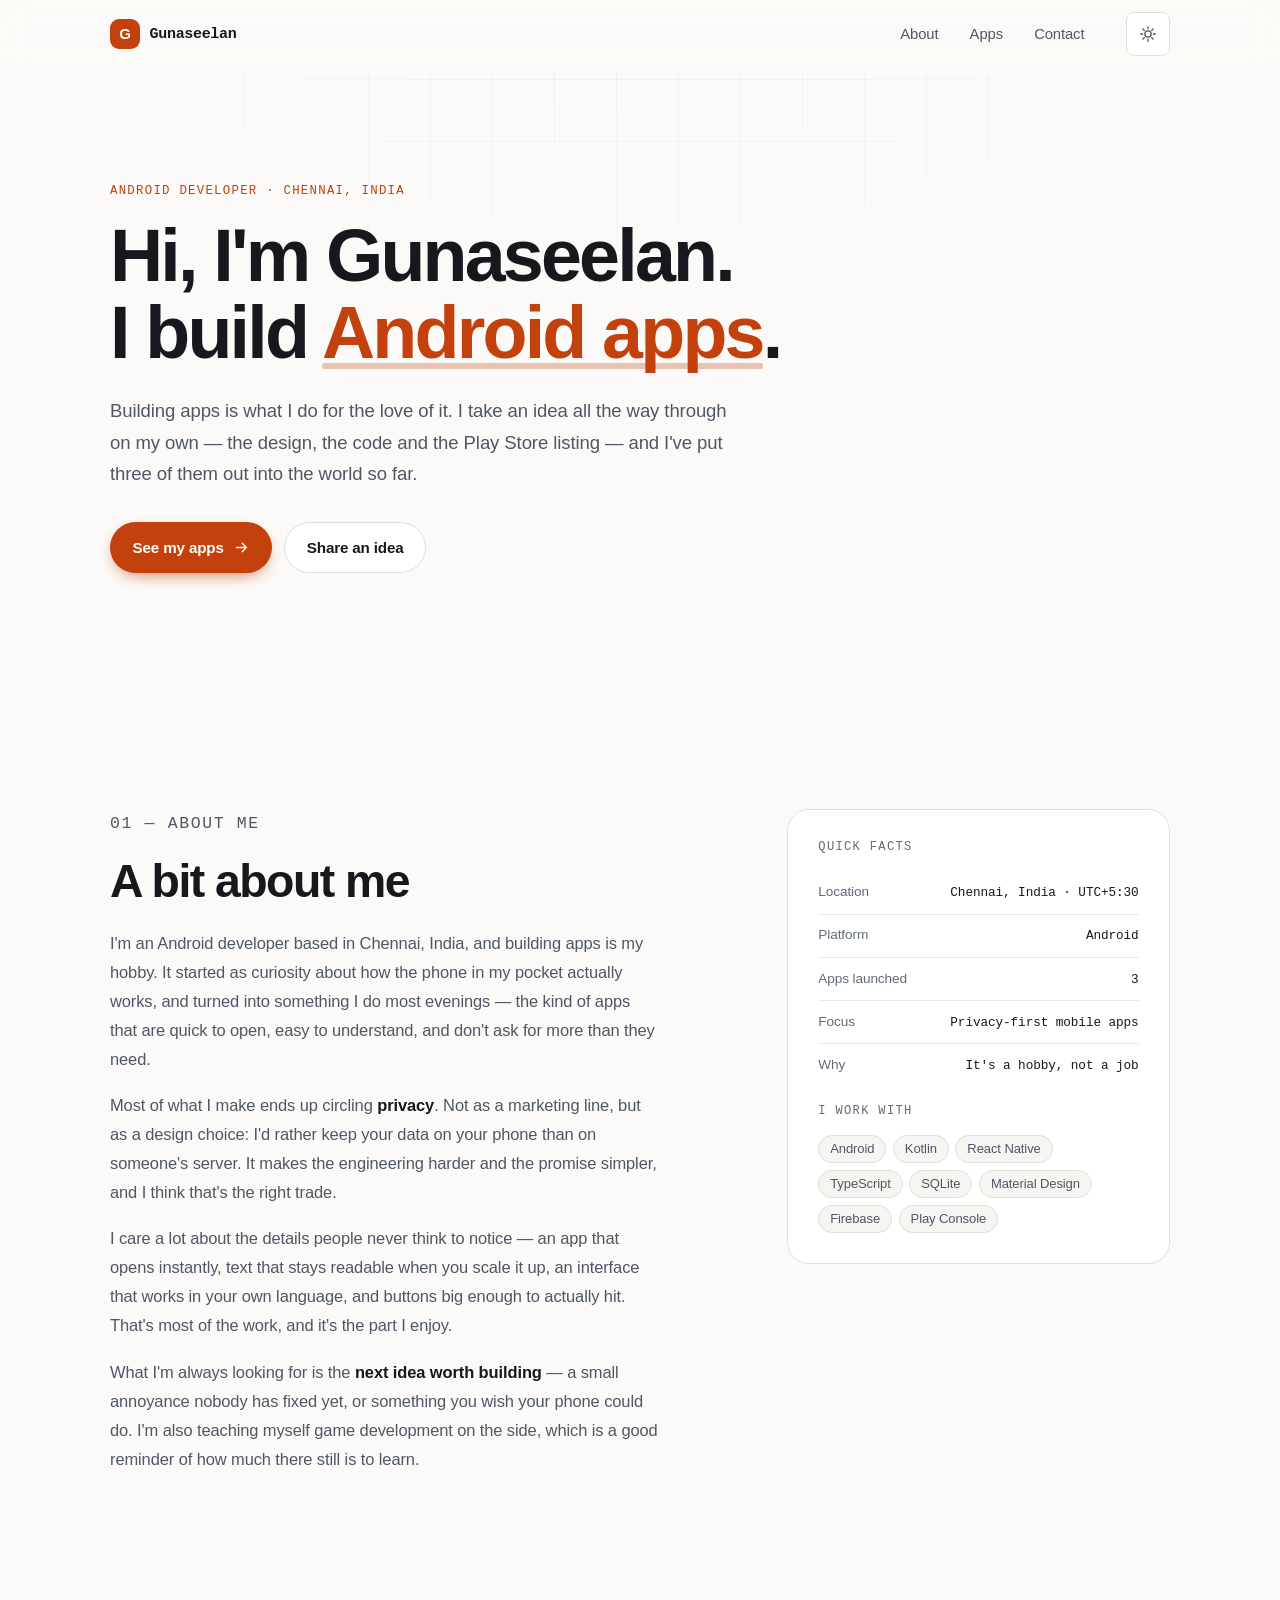
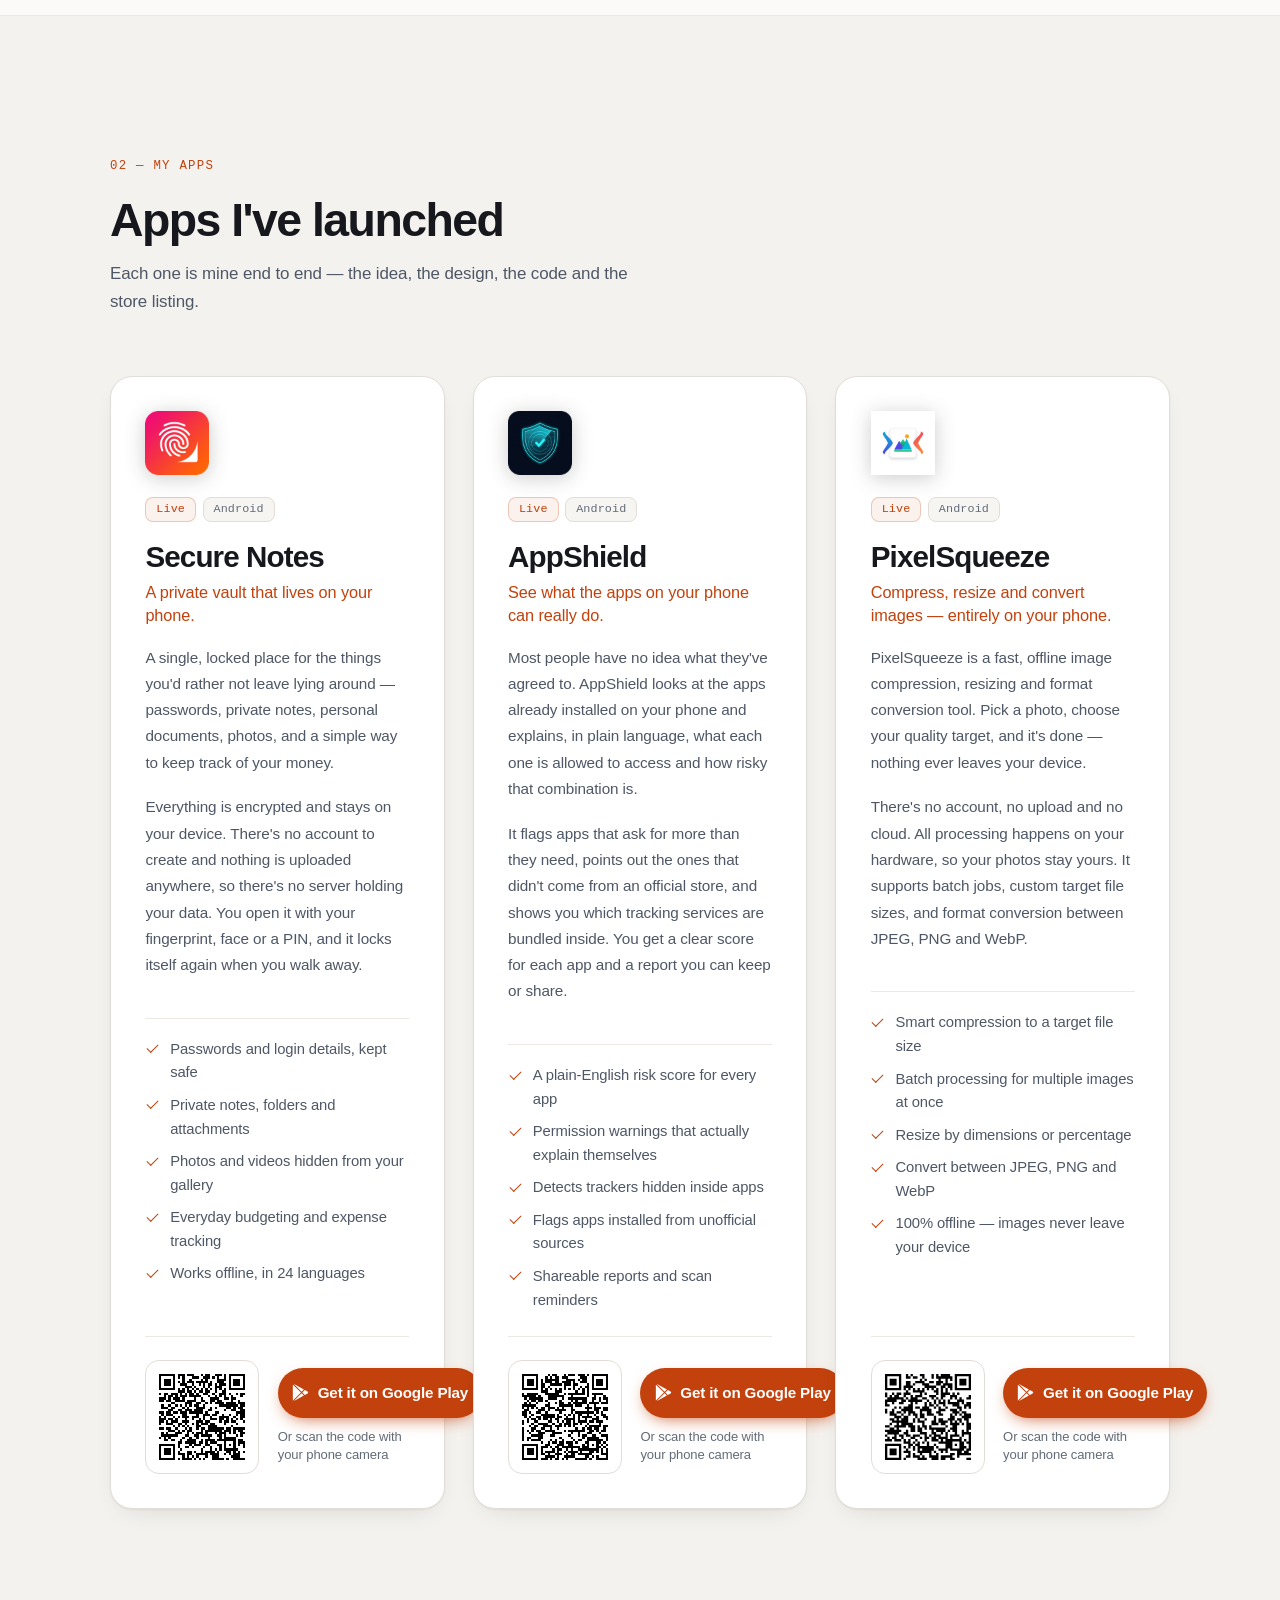
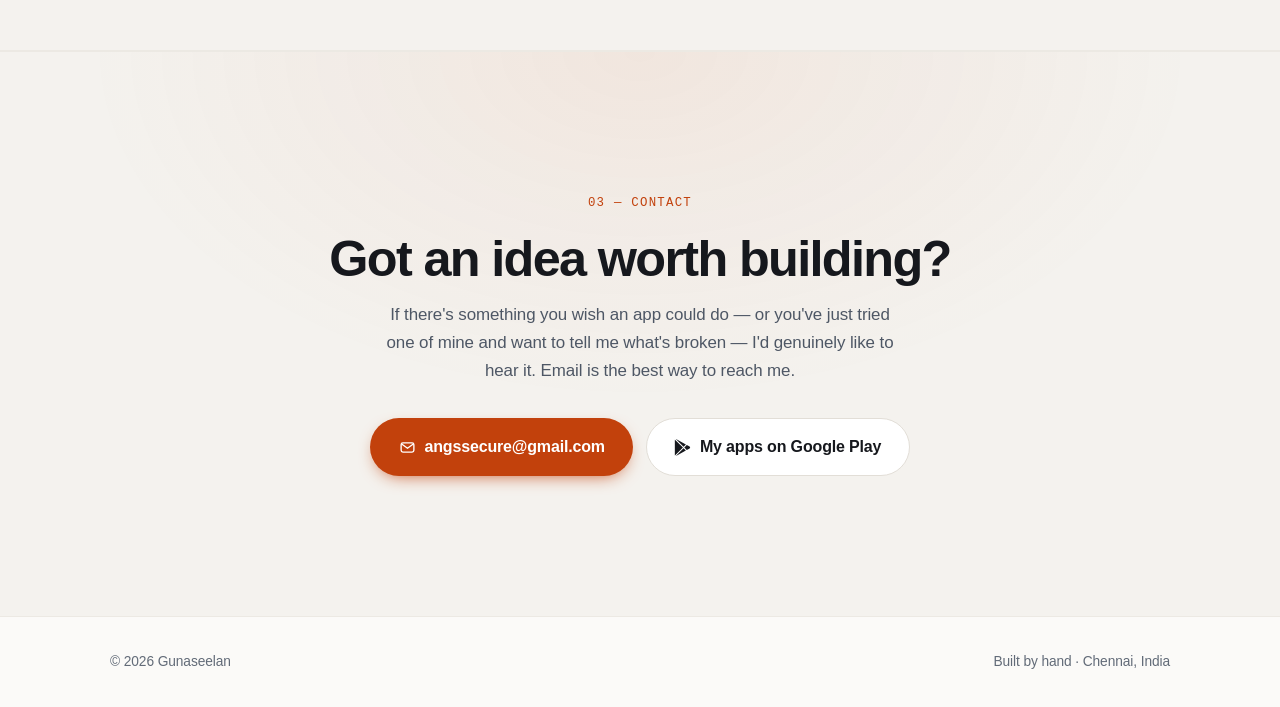
==== index.html @ 7c0c1393 "feat: add PixelSqueeze to project portfolio" ====
<!DOCTYPE html>
<html lang="en" data-theme="dark">
<head>
<meta charset="utf-8">
<meta name="viewport" content="width=device-width, initial-scale=1">
<title>Gunaseelan — Android Developer</title>
<meta name="description" content="Android developer from Chennai, India. I build privacy-first mobile apps — Secure Notes, AppShield and PixelSqueeze.">
<meta name="author" content="Gunaseelan">
<meta name="keywords" content="Android developer, Kotlin, React Native, mobile apps, Chennai">
<meta name="color-scheme" content="dark light">
<meta name="theme-color" content="#0a0c10" media="(prefers-color-scheme: dark)">
<meta name="theme-color" content="#fbfaf8" media="(prefers-color-scheme: light)">

<meta property="og:type" content="website">
<meta property="og:url" content="https://gunaangs.github.io/">
<meta property="og:title" content="Gunaseelan — Android Developer">
<meta property="og:description" content="Android developer from Chennai, India. I build privacy-first mobile apps — Secure Notes, AppShield and PixelSqueeze.">
<meta name="twitter:card" content="summary">

<link rel="canonical" href="https://gunaangs.github.io/">
<link rel="icon" href="data:image/svg+xml,%3Csvg xmlns='http://www.w3.org/2000/svg' viewBox='0 0 32 32'%3E%3Crect width='32' height='32' rx='8' fill='%230a0c10'/%3E%3Cpath d='M20.5 11.5a5.6 5.6 0 1 0 0 9' fill='none' stroke='%23ff7a45' stroke-width='2.6' stroke-linecap='round'/%3E%3C/svg%3E">
<link rel="stylesheet" href="styles.css">

<!-- Resolve the theme before first paint so light-mode users get no dark flash. -->
<script>
(function () {
  try {
    var saved = localStorage.getItem("theme");
    var system = window.matchMedia("(prefers-color-scheme: light)").matches
      ? "light" : "dark";
    document.documentElement.setAttribute("data-theme", saved || system);
  } catch (e) { /* storage blocked — the markup default stands */ }
})();
</script>
</head>
<body>

<a class="skip-link" href="#main">Skip to content</a>

<header class="nav" id="nav">
  <div class="shell nav__inner">
    <a class="mark" href="#top" aria-label="Gunaseelan — home">
      <span class="mark__glyph" aria-hidden="true">G</span>
      <span class="mark__text">Gunaseelan</span>
    </a>

    <nav class="nav__links" aria-label="Sections">
      <a href="#about">About</a>
      <a href="#apps">Apps</a>
      <a href="#contact">Contact</a>
    </nav>

    <button class="theme-toggle" id="themeToggle" type="button"
            aria-label="Switch to light theme" title="Toggle theme">
      <svg class="theme-toggle__icon theme-toggle__icon--moon" viewBox="0 0 24 24" aria-hidden="true">
        <path d="M20 14.2A8.2 8.2 0 0 1 9.8 4 8.4 8.4 0 1 0 20 14.2Z"/>
      </svg>
      <svg class="theme-toggle__icon theme-toggle__icon--sun" viewBox="0 0 24 24" aria-hidden="true">
        <circle cx="12" cy="12" r="4.2"/>
        <path d="M12 2.4v2.6M12 19v2.6M2.4 12H5M19 12h2.6M5.2 5.2 7 7M17 17l1.8 1.8M18.8 5.2 17 7M7 17l-1.8 1.8"/>
      </svg>
    </button>
  </div>
</header>

<main id="main">

  <!-- ───────────────────────── Hero ───────────────────────── -->
  <section class="hero" id="top">
    <div class="hero__grid" aria-hidden="true"></div>
    <div class="shell hero__inner">
      <p class="eyebrow reveal">Android Developer · Chennai, India</p>

      <h1 class="hero__title reveal" style="--d:60ms">
        Hi, I'm Gunaseelan.<br>
        I build <em>Android apps</em>.
      </h1>

      <p class="hero__lede reveal" style="--d:120ms">
        Building apps is what I do for the love of it. I take an idea all the
        way through on my own — the design, the code and the Play Store listing
        — and I've put three of them out into the world so far.
      </p>

      <div class="hero__actions reveal" style="--d:180ms">
        <a class="btn btn--primary" href="#apps">
          See my apps
          <svg viewBox="0 0 24 24" aria-hidden="true"><path d="M5 12h13M13 6l6 6-6 6"/></svg>
        </a>
        <a class="btn btn--ghost" href="#contact">
          Share an idea
        </a>
      </div>
    </div>
  </section>

  <!-- ───────────────────────── About ───────────────────────── -->
  <section class="section" id="about">
    <div class="shell about">
      <div class="about__text reveal">
        <p class="eyebrow">01 — About me</p>
        <h2 class="section__title">A bit about me</h2>

        <p>
          I'm an Android developer based in Chennai, India, and building apps is
          my hobby. It started as curiosity about how the phone in my pocket
          actually works, and turned into something I do most evenings — the
          kind of apps that are quick to open, easy to understand, and don't ask
          for more than they need.
        </p>

        <p>
          Most of what I make ends up circling <strong>privacy</strong>. Not as a
          marketing line, but as a design choice: I'd rather keep your data on
          your phone than on someone's server. It makes the engineering harder
          and the promise simpler, and I think that's the right trade.
        </p>

        <p>
          I care a lot about the details people never think to notice — an app
          that opens instantly, text that stays readable when you scale it up,
          an interface that works in your own language, and buttons big enough
          to actually hit. That's most of the work, and it's the part I enjoy.
        </p>

        <p>
          What I'm always looking for is the <strong>next idea worth
          building</strong> — a small annoyance nobody has fixed yet, or
          something you wish your phone could do. I'm also teaching myself game
          development on the side, which is a good reminder of how much there
          still is to learn.
        </p>
      </div>

      <aside class="about__facts reveal" style="--d:80ms" aria-label="Quick facts">
        <h3 class="side__title">Quick facts</h3>
        <dl class="spec">
          <div><dt>Location</dt><dd>Chennai, India · UTC+5:30</dd></div>
          <div><dt>Platform</dt><dd>Android</dd></div>
          <div><dt>Apps launched</dt><dd>3</dd></div>
          <div><dt>Focus</dt><dd>Privacy-first mobile apps</dd></div>
          <div><dt>Why</dt><dd>It's a hobby, not a job</dd></div>
        </dl>

        <h3 class="side__title side__title--spaced">I work with</h3>
        <ul class="taglist">
          <li>Android</li>
          <li>Kotlin</li>
          <li>React Native</li>
          <li>TypeScript</li>
          <li>SQLite</li>
          <li>Material Design</li>
          <li>Firebase</li>
          <li>Play Console</li>
        </ul>
      </aside>
    </div>
  </section>

  <!-- ───────────────────────── Apps ───────────────────────── -->
  <section class="section section--alt" id="apps">
    <div class="shell">
      <header class="section__head reveal">
        <p class="eyebrow">02 — My apps</p>
        <h2 class="section__title">Apps I've launched</h2>
        <p class="section__lede">
          Each one is mine end to end — the idea, the design, the code and the
          store listing.
        </p>
      </header>

      <div class="app-grid">

        <article class="appcard reveal">
          <img class="appcard__icon" src="icon-securenotes.png"
               width="64" height="64" alt="Secure Notes app icon">

          <div class="appcard__body">
            <div class="project__meta">
              <span class="chip chip--accent">Live</span>
              <span class="chip">Android</span>
            </div>

            <h3 class="project__title">Secure Notes</h3>
            <p class="project__tag">A private vault that lives on your phone.</p>

            <p class="project__desc">
              A single, locked place for the things you'd rather not leave lying
              around — passwords, private notes, personal documents, photos, and
              a simple way to keep track of your money.
            </p>

            <p class="project__desc">
              Everything is encrypted and stays on your device. There's no
              account to create and nothing is uploaded anywhere, so there's no
              server holding your data. You open it with your fingerprint, face
              or a PIN, and it locks itself again when you walk away.
            </p>

            <ul class="applist">
              <li>Passwords and login details, kept safe</li>
              <li>Private notes, folders and attachments</li>
              <li>Photos and videos hidden from your gallery</li>
              <li>Everyday budgeting and expense tracking</li>
              <li>Works offline, in 24 languages</li>
            </ul>

            <div class="getapp">
              <a class="getapp__qr"
                 href="https://play.google.com/store/apps/details?id=com.angs.securenotes"
                 target="_blank" rel="noopener noreferrer" tabindex="-1" aria-hidden="true">
                <img src="qr-securenotes.svg" width="112" height="112" loading="lazy"
                     alt="QR code linking to Secure Notes on Google Play">
              </a>

              <div class="getapp__cta">
                <a class="btn btn--play"
                   href="https://play.google.com/store/apps/details?id=com.angs.securenotes"
                   target="_blank" rel="noopener noreferrer">
                  <svg viewBox="0 0 24 24" aria-hidden="true" class="btn__brand">
                    <path d="M22.018 13.298l-3.919 2.218-3.515-3.493 3.543-3.521 3.891 2.202a1.49 1.49 0 0 1 0 2.594zM1.337.924a1.486 1.486 0 0 0-.155.667v21.017c0 .246.056.478.155.667l11.28-11.181L1.337.924zm12.207 10.065l3.258-3.238L3.45.195a1.466 1.466 0 0 0-.87-.195l10.964 10.989zm0 2.067L2.581 24c.294.02.594-.06.869-.196l13.352-7.556-3.258-3.192z"/>
                  </svg>
                  Get it on Google Play
                </a>
                <p class="getapp__hint">Or scan the code with your phone camera</p>
              </div>
            </div>
          </div>
        </article>

        <article class="appcard reveal" style="--d:80ms">
          <img class="appcard__icon" src="icon-appshield.png"
               width="64" height="64" alt="AppShield app icon">

          <div class="appcard__body">
            <div class="project__meta">
              <span class="chip chip--accent">Live</span>
              <span class="chip">Android</span>
            </div>

            <h3 class="project__title">AppShield</h3>
            <p class="project__tag">See what the apps on your phone can really do.</p>

            <p class="project__desc">
              Most people have no idea what they've agreed to. AppShield looks
              at the apps already installed on your phone and explains, in plain
              language, what each one is allowed to access and how risky that
              combination is.
            </p>

            <p class="project__desc">
              It flags apps that ask for more than they need, points out the ones
              that didn't come from an official store, and shows you which
              tracking services are bundled inside. You get a clear score for
              each app and a report you can keep or share.
            </p>

            <ul class="applist">
              <li>A plain-English risk score for every app</li>
              <li>Permission warnings that actually explain themselves</li>
              <li>Detects trackers hidden inside apps</li>
              <li>Flags apps installed from unofficial sources</li>
              <li>Shareable reports and scan reminders</li>
            </ul>

            <div class="getapp">
              <a class="getapp__qr"
                 href="https://play.google.com/store/apps/details?id=com.angs.appshield"
                 target="_blank" rel="noopener noreferrer" tabindex="-1" aria-hidden="true">
                <img src="qr-appshield.svg" width="112" height="112" loading="lazy"
                     alt="QR code linking to AppShield on Google Play">
              </a>

              <div class="getapp__cta">
                <a class="btn btn--play"
                   href="https://play.google.com/store/apps/details?id=com.angs.appshield"
                   target="_blank" rel="noopener noreferrer">
                  <svg viewBox="0 0 24 24" aria-hidden="true" class="btn__brand">
                    <path d="M22.018 13.298l-3.919 2.218-3.515-3.493 3.543-3.521 3.891 2.202a1.49 1.49 0 0 1 0 2.594zM1.337.924a1.486 1.486 0 0 0-.155.667v21.017c0 .246.056.478.155.667l11.28-11.181L1.337.924zm12.207 10.065l3.258-3.238L3.45.195a1.466 1.466 0 0 0-.87-.195l10.964 10.989zm0 2.067L2.581 24c.294.02.594-.06.869-.196l13.352-7.556-3.258-3.192z"/>
                  </svg>
                  Get it on Google Play
                </a>
                <p class="getapp__hint">Or scan the code with your phone camera</p>
              </div>
            </div>
          </div>
        </article>

        <article class="appcard reveal" style="--d:160ms">
          <img class="appcard__icon" src="icon-pixelsqueeze.png"
               width="64" height="64" alt="PixelSqueeze app icon">

          <div class="appcard__body">
            <div class="project__meta">
              <span class="chip chip--accent">Live</span>
              <span class="chip">Android</span>
            </div>

            <h3 class="project__title">PixelSqueeze</h3>
            <p class="project__tag">Compress, resize and convert images — entirely on your phone.</p>

            <p class="project__desc">
              PixelSqueeze is a fast, offline image compression, resizing and
              format conversion tool. Pick a photo, choose your quality target,
              and it's done — nothing ever leaves your device.
            </p>

            <p class="project__desc">
              There's no account, no upload and no cloud. All processing
              happens on your hardware, so your photos stay yours. It supports
              batch jobs, custom target file sizes, and format conversion
              between JPEG, PNG and WebP.
            </p>

            <ul class="applist">
              <li>Smart compression to a target file size</li>
              <li>Batch processing for multiple images at once</li>
              <li>Resize by dimensions or percentage</li>
              <li>Convert between JPEG, PNG and WebP</li>
              <li>100% offline — images never leave your device</li>
            </ul>

            <div class="getapp">
              <a class="getapp__qr"
                 href="https://play.google.com/store/apps/details?id=com.angs.pixelsqueeze"
                 target="_blank" rel="noopener noreferrer" tabindex="-1" aria-hidden="true">
                <img src="qr-pixelsqueeze.svg" width="112" height="112" loading="lazy"
                     alt="QR code linking to PixelSqueeze on Google Play">
              </a>

              <div class="getapp__cta">
                <a class="btn btn--play"
                   href="https://play.google.com/store/apps/details?id=com.angs.pixelsqueeze"
                   target="_blank" rel="noopener noreferrer">
                  <svg viewBox="0 0 24 24" aria-hidden="true" class="btn__brand">
                    <path d="M22.018 13.298l-3.919 2.218-3.515-3.493 3.543-3.521 3.891 2.202a1.49 1.49 0 0 1 0 2.594zM1.337.924a1.486 1.486 0 0 0-.155.667v21.017c0 .246.056.478.155.667l11.28-11.181L1.337.924zm12.207 10.065l3.258-3.238L3.45.195a1.466 1.466 0 0 0-.87-.195l10.964 10.989zm0 2.067L2.581 24c.294.02.594-.06.869-.196l13.352-7.556-3.258-3.192z"/>
                  </svg>
                  Get it on Google Play
                </a>
                <p class="getapp__hint">Or scan the code with your phone camera</p>
              </div>
            </div>
          </div>
        </article>

      </div>

    </div>
  </section>

  <!-- ───────────────────────── Contact ───────────────────────── -->
  <section class="section section--contact" id="contact">
    <div class="shell contact">
      <div class="reveal">
        <p class="eyebrow">03 — Contact</p>
        <h2 class="section__title contact__title">
          Got an idea worth building?
        </h2>
        <p class="section__lede contact__lede">
          If there's something you wish an app could do — or you've just tried
          one of mine and want to tell me what's broken — I'd genuinely like to
          hear it. Email is the best way to reach me.
        </p>
      </div>

      <div class="contact__actions reveal" style="--d:80ms">
        <a class="btn btn--primary btn--lg" href="mailto:angssecure@gmail.com">
          <svg viewBox="0 0 24 24" aria-hidden="true"><rect x="3" y="5.5" width="18" height="13" rx="2.5"/><path d="m3.8 7 8.2 6 8.2-6"/></svg>
          angssecure@gmail.com
        </a>
        <a class="btn btn--ghost btn--lg" href="#apps">
          <svg viewBox="0 0 24 24" aria-hidden="true" class="btn__brand">
            <path d="M22.018 13.298l-3.919 2.218-3.515-3.493 3.543-3.521 3.891 2.202a1.49 1.49 0 0 1 0 2.594zM1.337.924a1.486 1.486 0 0 0-.155.667v21.017c0 .246.056.478.155.667l11.28-11.181L1.337.924zm12.207 10.065l3.258-3.238L3.45.195a1.466 1.466 0 0 0-.87-.195l10.964 10.989zm0 2.067L2.581 24c.294.02.594-.06.869-.196l13.352-7.556-3.258-3.192z"/>
          </svg>
          My apps on Google Play
        </a>
      </div>
    </div>
  </section>

</main>

<footer class="footer">
  <div class="shell footer__inner">
    <p class="footer__copy">© <span id="year">2026</span> Gunaseelan</p>
    <p class="footer__meta">Built by hand · Chennai, India</p>
  </div>
</footer>

<script src="script.js" defer></script>
</body>
</html>
---- styles.css ----
/* ============================================================
   gunaangs.github.io — hand-written, no framework
   Palette: near-black canvas, warm signal accent.
   ============================================================ */

/* ---------- Tokens ---------- */

:root {
  /* Type */
  --font-sans: -apple-system, BlinkMacSystemFont, "Segoe UI", "Inter",
               "Helvetica Neue", Arial, sans-serif;
  --font-mono: ui-monospace, "SF Mono", "JetBrains Mono", "Fira Code",
               "Roboto Mono", Menlo, Consolas, monospace;

  /* Rhythm */
  --shell: 1140px;
  --gap: clamp(1rem, 2.4vw, 1.75rem);
  --section-y: clamp(4.5rem, 11vw, 9rem);

  /* Shape */
  --r-sm: 8px;
  --r-md: 14px;
  --r-lg: 22px;
  --r-full: 999px;

  --ease: cubic-bezier(0.2, 0.7, 0.25, 1);
}

/* Dark (default) */
:root,
:root[data-theme="dark"] {
  --bg:          #0a0c10;
  --bg-alt:      #0e1116;
  --surface:     #12161d;
  --surface-2:   #171c25;
  --line:        #232a36;
  --line-soft:   #1a202a;

  --text:        #eef1f6;
  --text-mid:    #a7b0c0;
  --text-dim:    #7d8a9d;   /* >=4.5:1 on --surface; do not darken */

  --accent:      #ff7a45;
  --accent-soft: #ffb08a;
  --on-accent:   #14090400;
  --on-accent:   #180b04;
  --accent-wash: rgba(255, 122, 69, 0.11);
  --accent-line: rgba(255, 122, 69, 0.30);

  --grid-line:   rgba(255, 255, 255, 0.035);
  --shadow:      0 1px 2px rgba(0,0,0,.5), 0 12px 34px -14px rgba(0,0,0,.75);
  --shadow-lift: 0 2px 4px rgba(0,0,0,.45), 0 26px 56px -22px rgba(0,0,0,.85);
}

/* Light */
:root[data-theme="light"] {
  --bg:          #fbfaf8;
  --bg-alt:      #f4f2ee;
  --surface:     #ffffff;
  --surface-2:   #f7f5f2;
  --line:        #e2ded7;
  --line-soft:   #ece9e3;

  --text:        #16181d;
  --text-mid:    #4e5765;
  --text-dim:    #626b78;   /* >=4.5:1 on white cards; do not lighten */

  --accent:      #c2410c;
  --accent-soft: #9a3412;
  --on-accent:   #ffffff;
  --accent-wash: rgba(194, 65, 12, 0.07);
  --accent-line: rgba(194, 65, 12, 0.24);

  --grid-line:   rgba(0, 0, 0, 0.032);
  --shadow:      0 1px 2px rgba(30,25,20,.05), 0 10px 28px -14px rgba(30,25,20,.16);
  --shadow-lift: 0 2px 5px rgba(30,25,20,.07), 0 24px 50px -20px rgba(30,25,20,.2);
}

/* Follow the OS when the user hasn't chosen */
@media (prefers-color-scheme: light) {
  :root:not([data-theme]) {
    --bg: #fbfaf8; --bg-alt: #f4f2ee; --surface: #ffffff; --surface-2: #f7f5f2;
    --line: #e2ded7; --line-soft: #ece9e3;
    --text: #16181d; --text-mid: #4e5765; --text-dim: #626b78;
    --accent: #c2410c; --accent-soft: #9a3412; --on-accent: #ffffff;
    --accent-wash: rgba(194,65,12,.07); --accent-line: rgba(194,65,12,.24);
    --grid-line: rgba(0,0,0,.032);
  }
}

/* ---------- Reset ---------- */

*, *::before, *::after { box-sizing: border-box; }

html {
  -webkit-text-size-adjust: 100%;
  scroll-behavior: smooth;
  scroll-padding-top: 90px;
}

body {
  margin: 0;
  background: var(--bg);
  color: var(--text);
  font-family: var(--font-sans);
  font-size: 17px;
  line-height: 1.65;
  letter-spacing: -0.006em;
  -webkit-font-smoothing: antialiased;
  -moz-osx-font-smoothing: grayscale;
  overflow-x: hidden;
  transition: background-color .35s var(--ease), color .35s var(--ease);
}

h1, h2, h3, h4 { margin: 0; line-height: 1.14; letter-spacing: -0.028em; font-weight: 640; }
p  { margin: 0 0 1.05em; }
p:last-child { margin-bottom: 0; }
ul { margin: 0; padding: 0; list-style: none; }
img, svg { display: block; max-width: 100%; }

a { color: inherit; text-decoration: none; }

code {
  font-family: var(--font-mono);
  font-size: 0.86em;
  background: var(--surface-2);
  border: 1px solid var(--line-soft);
  border-radius: 5px;
  padding: 0.1em 0.38em;
  color: var(--accent-soft);
}
:root[data-theme="light"] code { color: var(--accent); }

strong { font-weight: 620; color: var(--text); }

::selection { background: var(--accent); color: var(--on-accent); }

:focus-visible {
  outline: 2px solid var(--accent);
  outline-offset: 3px;
  border-radius: 4px;
}

.shell {
  width: 100%;
  max-width: var(--shell);
  margin-inline: auto;
  padding-inline: clamp(1.15rem, 4.5vw, 2.5rem);
}

.skip-link {
  position: absolute;
  left: 1rem; top: -100px;
  z-index: 200;
  background: var(--accent);
  color: var(--on-accent);
  padding: 0.7rem 1.15rem;
  border-radius: var(--r-sm);
  font-weight: 600;
  font-size: 0.9rem;
  transition: top .2s var(--ease);
}
.skip-link:focus { top: 1rem; }

/* ---------- Nav ---------- */

.nav {
  position: sticky;
  top: 0;
  z-index: 100;
  background: color-mix(in srgb, var(--bg) 82%, transparent);
  backdrop-filter: saturate(160%) blur(14px);
  -webkit-backdrop-filter: saturate(160%) blur(14px);
  border-bottom: 1px solid transparent;
  transition: border-color .3s var(--ease), background-color .3s var(--ease);
}
.nav.is-stuck { border-bottom-color: var(--line-soft); }

.nav__inner {
  display: flex;
  align-items: center;
  gap: var(--gap);
  height: 68px;
}

.mark {
  display: inline-flex;
  align-items: center;
  gap: 0.6rem;
  min-height: 44px;          /* WCAG target size */
  font-weight: 640;
  letter-spacing: -0.02em;
  margin-right: auto;
}
.mark__glyph {
  display: grid;
  place-items: center;
  width: 30px; height: 30px;
  border-radius: 9px;
  background: var(--accent);
  color: var(--on-accent);
  font-size: 0.94rem;
  font-weight: 750;
  line-height: 1;
}
.mark__text { font-family: var(--font-mono); font-size: 0.94rem; }

.nav__links {
  display: flex;
  gap: 0.25rem;
}
.nav__links a {
  position: relative;
  display: inline-flex;
  align-items: center;
  min-height: 44px;          /* WCAG target size */
  padding: 0 0.85rem;
  border-radius: var(--r-sm);
  font-size: 0.925rem;
  font-weight: 500;
  color: var(--text-mid);
  transition: color .2s var(--ease), background-color .2s var(--ease);
}
.nav__links a:hover { color: var(--text); background: var(--surface-2); }
.nav__links a.is-active { color: var(--accent); }

.theme-toggle {
  flex-shrink: 0;
  display: grid;
  place-items: center;
  width: 44px; height: 44px;   /* WCAG target size */
  border: 1px solid var(--line);
  border-radius: var(--r-sm);
  background: var(--surface);
  color: var(--text-mid);
  cursor: pointer;
  transition: color .2s var(--ease), border-color .2s var(--ease),
              background-color .2s var(--ease);
}
.theme-toggle:hover { color: var(--accent); border-color: var(--accent-line); }
.theme-toggle__icon {
  position: absolute;
  width: 18px; height: 18px;
  fill: none;
  stroke: currentColor;
  stroke-width: 1.8;
  stroke-linecap: round;
  stroke-linejoin: round;
  transition: opacity .22s var(--ease), transform .3s var(--ease);
}
.theme-toggle { position: relative; }
:root[data-theme="dark"]  .theme-toggle__icon--sun,
:root:not([data-theme="light"]) .theme-toggle__icon--sun  { opacity: 0; transform: rotate(-70deg) scale(.6); }
:root[data-theme="dark"]  .theme-toggle__icon--moon { opacity: 1; transform: none; }
:root[data-theme="light"] .theme-toggle__icon--moon { opacity: 0; transform: rotate(70deg) scale(.6); }
:root[data-theme="light"] .theme-toggle__icon--sun  { opacity: 1; transform: none; }

/* ---------- Shared bits ---------- */

.eyebrow {
  font-family: var(--font-mono);
  font-size: 0.775rem;
  font-weight: 500;
  letter-spacing: 0.1em;
  text-transform: uppercase;
  color: var(--accent);
  margin-bottom: 1.05rem;
}

.btn {
  display: inline-flex;
  align-items: center;
  justify-content: center;
  gap: 0.55rem;
  min-height: 46px;
  padding: 0.72rem 1.35rem;
  border: 1px solid transparent;
  border-radius: var(--r-full);
  font-size: 0.95rem;
  font-weight: 580;
  letter-spacing: -0.01em;
  cursor: pointer;
  white-space: nowrap;
  transition: transform .18s var(--ease), background-color .2s var(--ease),
              border-color .2s var(--ease), color .2s var(--ease),
              box-shadow .2s var(--ease);
}
.btn svg {
  width: 17px; height: 17px;
  flex-shrink: 0;
  fill: none;
  stroke: currentColor;
  stroke-width: 1.9;
  stroke-linecap: round;
  stroke-linejoin: round;
}
.btn svg.btn__brand { fill: currentColor; stroke: none; }
.btn:hover { transform: translateY(-2px); }
.btn:active { transform: translateY(0); }

.btn--primary {
  background: var(--accent);
  color: var(--on-accent);
  box-shadow: 0 6px 18px -8px var(--accent);
}
.btn--primary:hover { background: var(--accent-soft); box-shadow: 0 10px 26px -8px var(--accent); }
:root[data-theme="light"] .btn--primary:hover { background: var(--accent-soft); }

.btn--ghost {
  background: var(--surface);
  border-color: var(--line);
  color: var(--text);
}
.btn--ghost:hover { border-color: var(--accent-line); color: var(--accent); }

.btn--lg { min-height: 54px; padding: 0.9rem 1.7rem; font-size: 1rem; }

/* Play Store call-to-action inside an app card. */
.btn--play {
  background: var(--accent);
  color: var(--on-accent);
  box-shadow: 0 6px 18px -8px var(--accent);
}
.btn--play:hover { background: var(--accent-soft); box-shadow: 0 10px 26px -8px var(--accent); }

.chip {
  display: inline-flex;
  align-items: center;
  height: 25px;
  padding: 0 0.62rem;
  border: 1px solid var(--line);
  border-radius: var(--r-sm);
  background: var(--surface-2);
  font-family: var(--font-mono);
  font-size: 0.735rem;
  font-weight: 500;
  letter-spacing: 0.01em;
  color: var(--text-dim);
  white-space: nowrap;
}
.chip--accent {
  background: var(--accent-wash);
  border-color: var(--accent-line);
  color: var(--accent);
}

.side__title {
  font-family: var(--font-mono);
  font-size: 0.755rem;
  font-weight: 500;
  letter-spacing: 0.11em;
  text-transform: uppercase;
  color: var(--text-dim);
  margin-bottom: 1.05rem;
}

.spec { margin: 0; }
.spec > div {
  display: flex;
  justify-content: space-between;
  align-items: baseline;
  gap: 1rem;
  padding: 0.62rem 0;
  border-bottom: 1px solid var(--line-soft);
}
.spec > div:last-child { border-bottom: 0; padding-bottom: 0; }
.spec dt {
  flex-shrink: 0;
  font-size: 0.85rem;
  color: var(--text-dim);
}
.spec dd {
  margin: 0;
  text-align: right;
  font-family: var(--font-mono);
  font-size: 0.795rem;
  line-height: 1.45;
  color: var(--text);
}

/* ---------- Hero ---------- */

.hero {
  position: relative;
  padding-block: clamp(3.5rem, 9vw, 7rem) clamp(3.5rem, 8vw, 6rem);
  overflow: hidden;
}
.hero__grid {
  position: absolute;
  inset: -50% -10% auto -10%;
  height: 150%;
  background-image:
    linear-gradient(var(--grid-line) 1px, transparent 1px),
    linear-gradient(90deg, var(--grid-line) 1px, transparent 1px);
  background-size: 62px 62px;
  -webkit-mask-image: radial-gradient(ellipse 78% 52% at 50% 32%, #000 8%, transparent 72%);
          mask-image: radial-gradient(ellipse 78% 52% at 50% 32%, #000 8%, transparent 72%);
  pointer-events: none;
}
.hero__inner { position: relative; }

.hero__title {
  max-width: 17ch;
  font-size: clamp(2.5rem, 7.4vw, 4.6rem);
  font-weight: 660;
  letter-spacing: -0.038em;
  line-height: 1.04;
  margin-bottom: 1.5rem;
  text-wrap: balance;
}
.hero__title em {
  font-style: normal;
  color: var(--accent);
  position: relative;
  white-space: nowrap;
}
.hero__title em::after {
  content: "";
  position: absolute;
  left: 0; right: 0; bottom: 0.06em;
  height: 0.085em;
  background: var(--accent);
  opacity: .3;
  border-radius: 2px;
}

.hero__lede {
  max-width: 60ch;
  font-size: clamp(1.02rem, 1.7vw, 1.16rem);
  color: var(--text-mid);
  line-height: 1.68;
  margin-bottom: 2.1rem;
}

.hero__actions {
  display: flex;
  flex-wrap: wrap;
  gap: 0.75rem;
}

/* ---------- Sections ---------- */

.section { padding-block: var(--section-y); }
.section--alt {
  background: var(--bg-alt);
  border-block: 1px solid var(--line-soft);
}

.section__head {
  max-width: 62ch;
  margin-bottom: clamp(2.5rem, 5vw, 3.75rem);
}
.section__title {
  font-size: clamp(1.95rem, 4.4vw, 2.9rem);
  letter-spacing: -0.033em;
  margin-bottom: 0.85rem;
  text-wrap: balance;
}
.section__lede {
  font-size: 1.06rem;
  color: var(--text-mid);
  max-width: 56ch;
}

/* ---------- Project text (shared by app cards) ---------- */

.project__meta {
  display: flex;
  flex-wrap: wrap;
  gap: 0.42rem;
  margin-bottom: 1.15rem;
}

.project__title {
  font-size: clamp(1.4rem, 2.9vw, 1.85rem);
  letter-spacing: -0.03em;
  margin-bottom: 0.4rem;
}

.project__tag {
  font-size: 1.02rem;
  font-weight: 520;
  color: var(--accent);
  margin-bottom: 1.05rem;
  line-height: 1.45;
}

.project__desc {
  font-size: 0.955rem;
  line-height: 1.72;
  color: var(--text-mid);
  margin-bottom: 1.15rem;
}

/* ---------- App cards ---------- */

.app-grid {
  display: grid;
  grid-template-columns: repeat(auto-fit, minmax(330px, 1fr));
  gap: var(--gap);
}

.appcard {
  display: flex;
  flex-direction: column;
  background: var(--surface);
  border: 1px solid var(--line);
  border-radius: var(--r-lg);
  padding: clamp(1.6rem, 3.2vw, 2.15rem);
  box-shadow: var(--shadow);
  transition: border-color .28s var(--ease), transform .28s var(--ease),
              box-shadow .28s var(--ease);
}
/* Let the download row sink to the bottom so both cards line up. */
.appcard__body {
  display: flex;
  flex-direction: column;
  flex: 1;
}
.appcard:hover {
  border-color: var(--accent-line);
  transform: translateY(-3px);
  box-shadow: var(--shadow-lift);
}

/* The real store icons — they carry their own artwork, background and
   rounded corners, so no box or border here. drop-shadow follows the
   alpha edge, unlike box-shadow, which would square off the corners. */
.appcard__icon {
  width: 64px;
  height: 64px;
  margin-bottom: 1.35rem;
  filter: drop-shadow(0 4px 12px rgba(0, 0, 0, .35));
}
:root[data-theme="light"] .appcard__icon {
  filter: drop-shadow(0 3px 10px rgba(30, 25, 20, .22));
}

.applist {
  display: grid;
  gap: 0.55rem;
  margin-top: 1.3rem;
  padding-top: 1.2rem;
  border-top: 1px solid var(--line-soft);
}
.applist li {
  position: relative;
  padding-left: 1.55rem;
  font-size: 0.925rem;
  line-height: 1.6;
  color: var(--text-mid);
}
.applist li::before {
  content: "";
  position: absolute;
  left: 0.1rem;
  top: 0.44em;
  width: 11px; height: 6px;
  border-left: 1.9px solid var(--accent);
  border-bottom: 1.9px solid var(--accent);
  transform: rotate(-45deg);
}

/* ---------- Download row (QR + Play button) ---------- */

.getapp {
  display: flex;
  align-items: center;
  gap: 1.15rem;
  margin-top: auto;          /* bottom-align across cards of differing length */
  padding-top: 1.4rem;
  border-top: 1px solid var(--line-soft);
}
.applist { margin-bottom: 1.5rem; }

/* The QR is always dark-on-white so it scans in either theme. */
.getapp__qr {
  flex-shrink: 0;
  display: block;
  padding: 6px;
  background: #ffffff;
  border: 1px solid var(--line);
  border-radius: var(--r-md);
  line-height: 0;
  transition: border-color .2s var(--ease), transform .2s var(--ease);
}
.getapp__qr:hover { border-color: var(--accent-line); transform: scale(1.03); }
.getapp__qr img { width: 100px; height: 100px; }

.getapp__cta {
  display: flex;
  flex-direction: column;
  align-items: flex-start;
  gap: 0.6rem;
  min-width: 0;
}
.getapp__hint {
  margin: 0;
  font-size: 0.815rem;
  line-height: 1.45;
  color: var(--text-dim);
}

/* ---------- Tag list ---------- */

.taglist {
  display: flex;
  flex-wrap: wrap;
  gap: 0.42rem;
}
.taglist li {
  display: inline-flex;
  align-items: center;
  height: 28px;
  padding: 0 0.68rem;
  border: 1px solid var(--line);
  border-radius: var(--r-full);
  background: var(--surface-2);
  font-size: 0.815rem;
  font-weight: 500;
  color: var(--text-mid);
  white-space: nowrap;
}

.side__title--spaced { margin-top: 1.75rem; }

/* ---------- About ---------- */

.about {
  display: grid;
  grid-template-columns: minmax(0, 1.6fr) minmax(0, 1fr);
  gap: clamp(2rem, 5vw, 4rem);
  align-items: start;
}
.about__text p {
  font-size: 1.03rem;
  line-height: 1.76;
  color: var(--text-mid);
  max-width: 60ch;
}
.about__text .section__title { margin-bottom: 1.3rem; }

.about__facts {
  position: sticky;
  top: 92px;
  background: var(--surface);
  border: 1px solid var(--line);
  border-radius: var(--r-lg);
  padding: clamp(1.5rem, 3vw, 1.9rem);
}

/* ---------- Contact ---------- */

.section--contact {
  background:
    radial-gradient(ellipse 70% 100% at 50% 0%, var(--accent-wash), transparent 62%),
    var(--bg-alt);
  border-top: 1px solid var(--line-soft);
  text-align: center;
}
.contact { max-width: 720px; }
.contact .eyebrow { margin-inline: auto; }
.contact__title { font-size: clamp(2.05rem, 5.2vw, 3.15rem); }
.contact__lede { margin-inline: auto; }
.contact__actions {
  display: flex;
  flex-wrap: wrap;
  justify-content: center;
  gap: 0.8rem;
  margin-top: 2.1rem;
}

/* ---------- Footer ---------- */

.footer {
  padding-block: 2.1rem;
  border-top: 1px solid var(--line-soft);
  background: var(--bg);
}
.footer__inner {
  display: flex;
  flex-wrap: wrap;
  justify-content: space-between;
  align-items: center;
  gap: 0.75rem;
}
.footer p { margin: 0; font-size: 0.86rem; color: var(--text-dim); }
.footer a { color: var(--text-mid); transition: color .2s var(--ease); }
.footer a:hover { color: var(--accent); }

/* ---------- Reveal on scroll ---------- */

.reveal {
  opacity: 0;
  transform: translateY(18px);
  transition: opacity .7s var(--ease) var(--d, 0ms),
              transform .7s var(--ease) var(--d, 0ms);
}
.reveal.is-in { opacity: 1; transform: none; }

/* ---------- Responsive ---------- */

@media (max-width: 900px) {
  .about { grid-template-columns: 1fr; }
  .about__facts { position: static; }
}

@media (max-width: 640px) {
  body { font-size: 16px; }
  html { scroll-padding-top: 78px; }
  .nav__inner { height: 60px; }
  .nav__links { display: none; }
  .mark__text { font-size: 0.9rem; }
  .app-grid { grid-template-columns: 1fr; }
  .btn { width: 100%; }
  .hero__actions .btn, .contact__actions .btn { flex: 1 1 100%; }
  /* Stack the QR above the button rather than squeezing them side by side. */
  .getapp { flex-direction: column; align-items: stretch; gap: 1rem; }
  .getapp__qr { align-self: center; }
  .getapp__cta { align-items: stretch; text-align: center; }
  .spec > div { flex-direction: column; align-items: flex-start; gap: 0.15rem; }
  .spec dd { text-align: left; }
}

/* ---------- Motion & print ---------- */

@media (prefers-reduced-motion: reduce) {
  html { scroll-behavior: auto; }
  *, *::before, *::after {
    animation-duration: .01ms !important;
    animation-iteration-count: 1 !important;
    transition-duration: .01ms !important;
  }
  .reveal { opacity: 1; transform: none; }
}

@media print {
  .nav, .theme-toggle, .hero__grid, .skip-link { display: none !important; }
  body { background: #fff; color: #000; font-size: 11pt; }
  .appcard, .about__facts { break-inside: avoid; box-shadow: none; }
  .reveal { opacity: 1 !important; transform: none !important; }
}
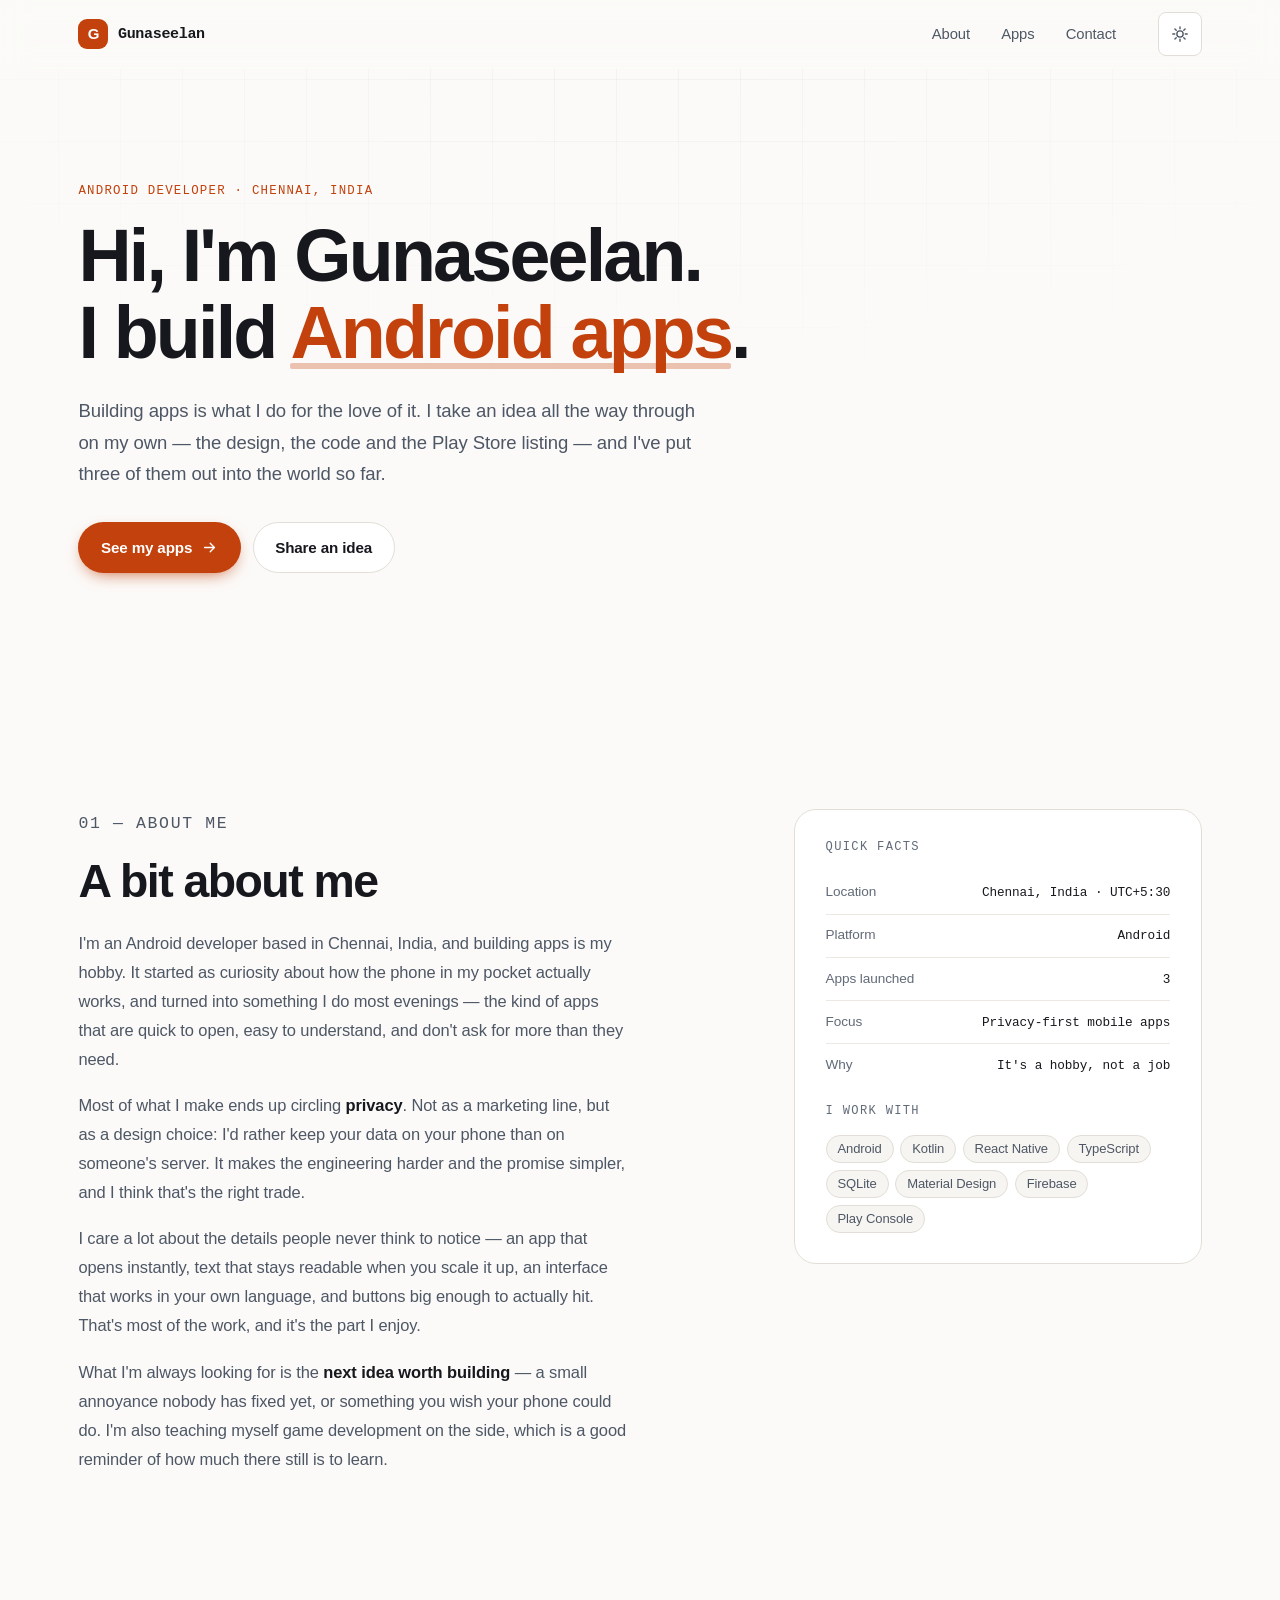
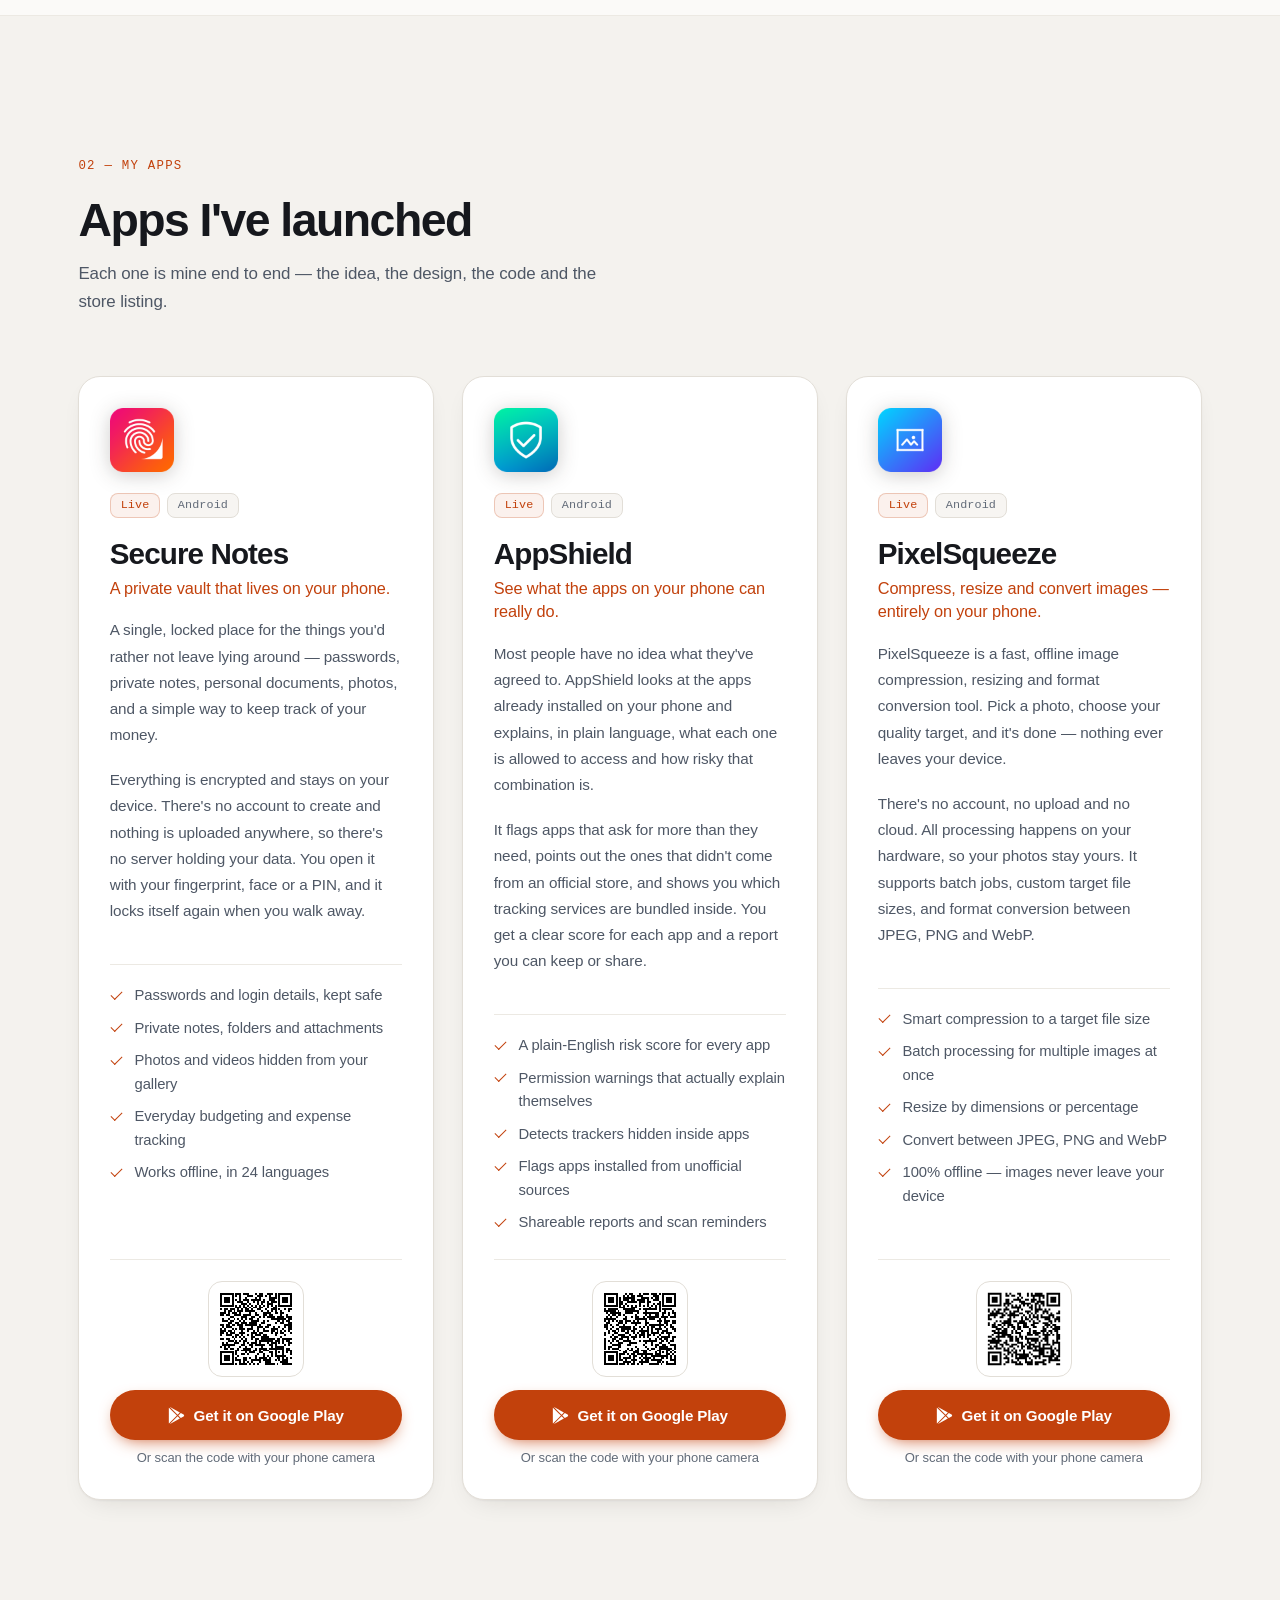
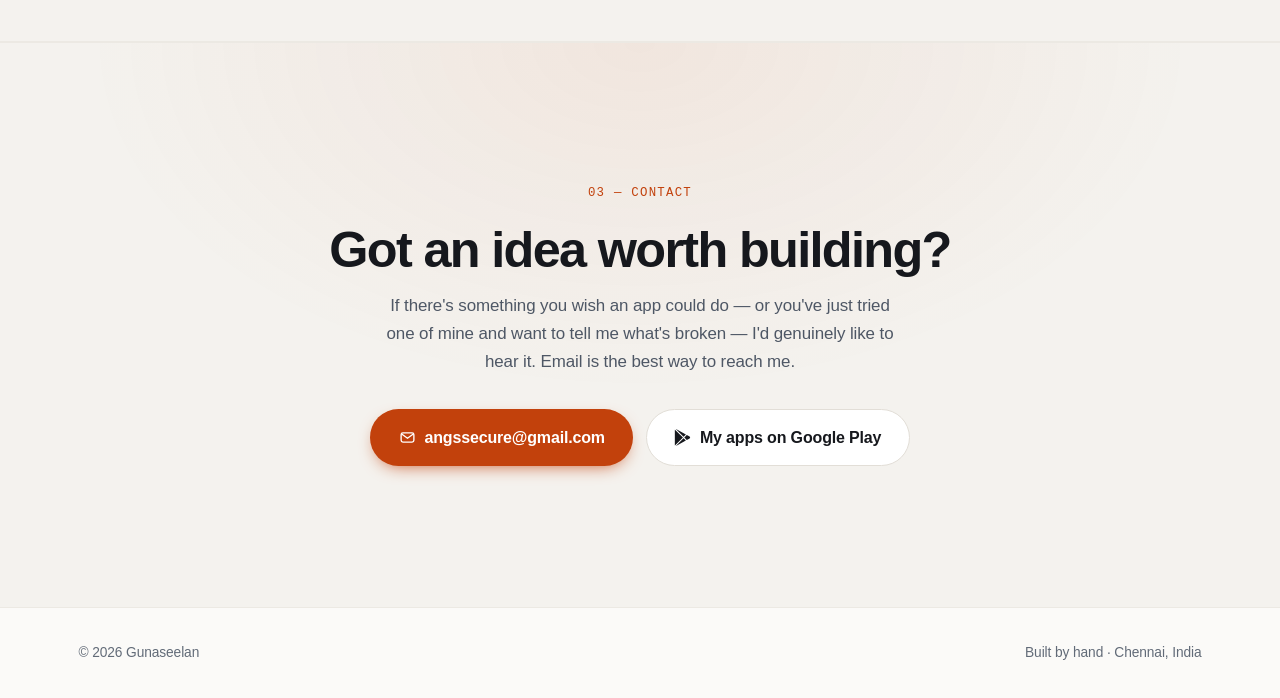
==== commit 0a42445c: "Update index.html" ====
--- a/index.html
+++ b/index.html
@@ -20,7 +20,8 @@
 <link rel="canonical" href="https://gunaangs.github.io/">
 <link rel="icon" href="data:image/svg+xml,%3Csvg xmlns='http://www.w3.org/2000/svg' viewBox='0 0 32 32'%3E%3Crect width='32' height='32' rx='8' fill='%230a0c10'/%3E%3Cpath d='M20.5 11.5a5.6 5.6 0 1 0 0 9' fill='none' stroke='%23ff7a45' stroke-width='2.6' stroke-linecap='round'/%3E%3C/svg%3E">
 <link rel="stylesheet" href="styles.css">
-
+<script async src="https://pagead2.googlesyndication.com/pagead/js/adsbygoogle.js?client=ca-pub-7259664339345265"
+     crossorigin="anonymous"></script>
 <!-- Resolve the theme before first paint so light-mode users get no dark flash. -->
 <script>
 (function () {
--- a/styles.css
+++ b/styles.css
@@ -13,7 +13,7 @@
                "Roboto Mono", Menlo, Consolas, monospace;
 
   /* Rhythm */
-  --shell: 1140px;
+  --shell: min(1360px, 94vw);
   --gap: clamp(1rem, 2.4vw, 1.75rem);
   --section-y: clamp(4.5rem, 11vw, 9rem);
 
@@ -496,22 +496,23 @@
 
 .app-grid {
   display: grid;
-  grid-template-columns: repeat(auto-fit, minmax(330px, 1fr));
-  gap: var(--gap);
+  grid-template-columns: repeat(auto-fit, minmax(350px, 1fr));
+  gap: clamp(1.25rem, 2.2vw, 1.85rem);
 }
 
 .appcard {
+  container-type: inline-size;
   display: flex;
   flex-direction: column;
   background: var(--surface);
   border: 1px solid var(--line);
   border-radius: var(--r-lg);
-  padding: clamp(1.6rem, 3.2vw, 2.15rem);
+  padding: clamp(1.4rem, 2.4vw, 1.95rem);
   box-shadow: var(--shadow);
   transition: border-color .28s var(--ease), transform .28s var(--ease),
               box-shadow .28s var(--ease);
 }
-/* Let the download row sink to the bottom so both cards line up. */
+/* Let the download row sink to the bottom so all cards line up. */
 .appcard__body {
   display: flex;
   flex-direction: column;
@@ -542,6 +543,7 @@
   margin-top: 1.3rem;
   padding-top: 1.2rem;
   border-top: 1px solid var(--line-soft);
+  margin-bottom: 1.5rem;
 }
 .applist li {
   position: relative;
@@ -566,18 +568,17 @@
 .getapp {
   display: flex;
   align-items: center;
-  gap: 1.15rem;
+  gap: 1rem;
   margin-top: auto;          /* bottom-align across cards of differing length */
-  padding-top: 1.4rem;
+  padding-top: 1.3rem;
   border-top: 1px solid var(--line-soft);
 }
-.applist { margin-bottom: 1.5rem; }
 
 /* The QR is always dark-on-white so it scans in either theme. */
 .getapp__qr {
   flex-shrink: 0;
   display: block;
-  padding: 6px;
+  padding: 5px;
   background: #ffffff;
   border: 1px solid var(--line);
   border-radius: var(--r-md);
@@ -585,20 +586,40 @@
   transition: border-color .2s var(--ease), transform .2s var(--ease);
 }
 .getapp__qr:hover { border-color: var(--accent-line); transform: scale(1.03); }
-.getapp__qr img { width: 100px; height: 100px; }
+.getapp__qr img { width: 84px; height: 84px; }
 
 .getapp__cta {
   display: flex;
   flex-direction: column;
   align-items: flex-start;
-  gap: 0.6rem;
+  gap: 0.55rem;
   min-width: 0;
+  flex: 1;
 }
 .getapp__hint {
   margin: 0;
   font-size: 0.815rem;
   line-height: 1.45;
   color: var(--text-dim);
+}
+
+@container (max-width: 320px) {
+  .getapp {
+    flex-direction: column;
+    align-items: stretch;
+    gap: 0.85rem;
+  }
+  .getapp__qr {
+    align-self: center;
+  }
+  .getapp__cta {
+    align-items: stretch;
+    text-align: center;
+  }
+  .btn--play {
+    justify-content: center;
+    width: 100%;
+  }
 }
 
 /* ---------- Tag list ---------- */
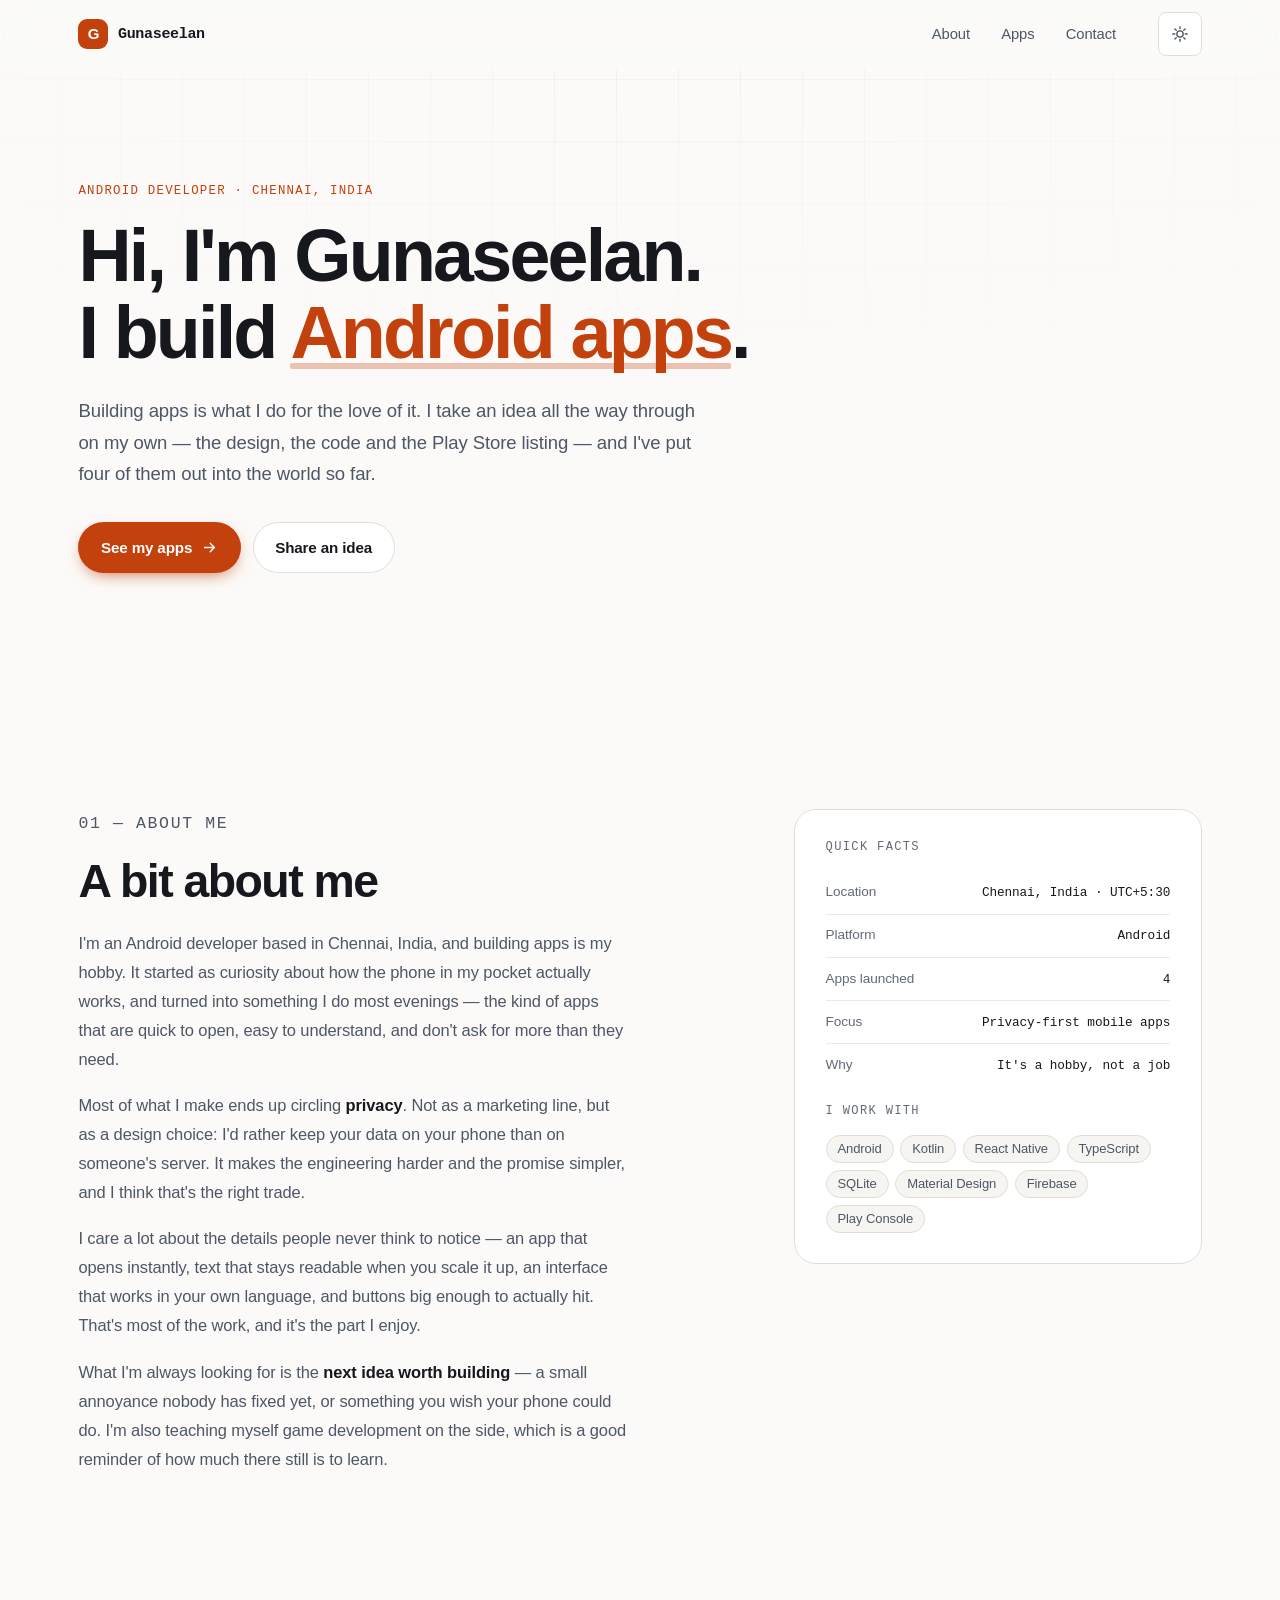
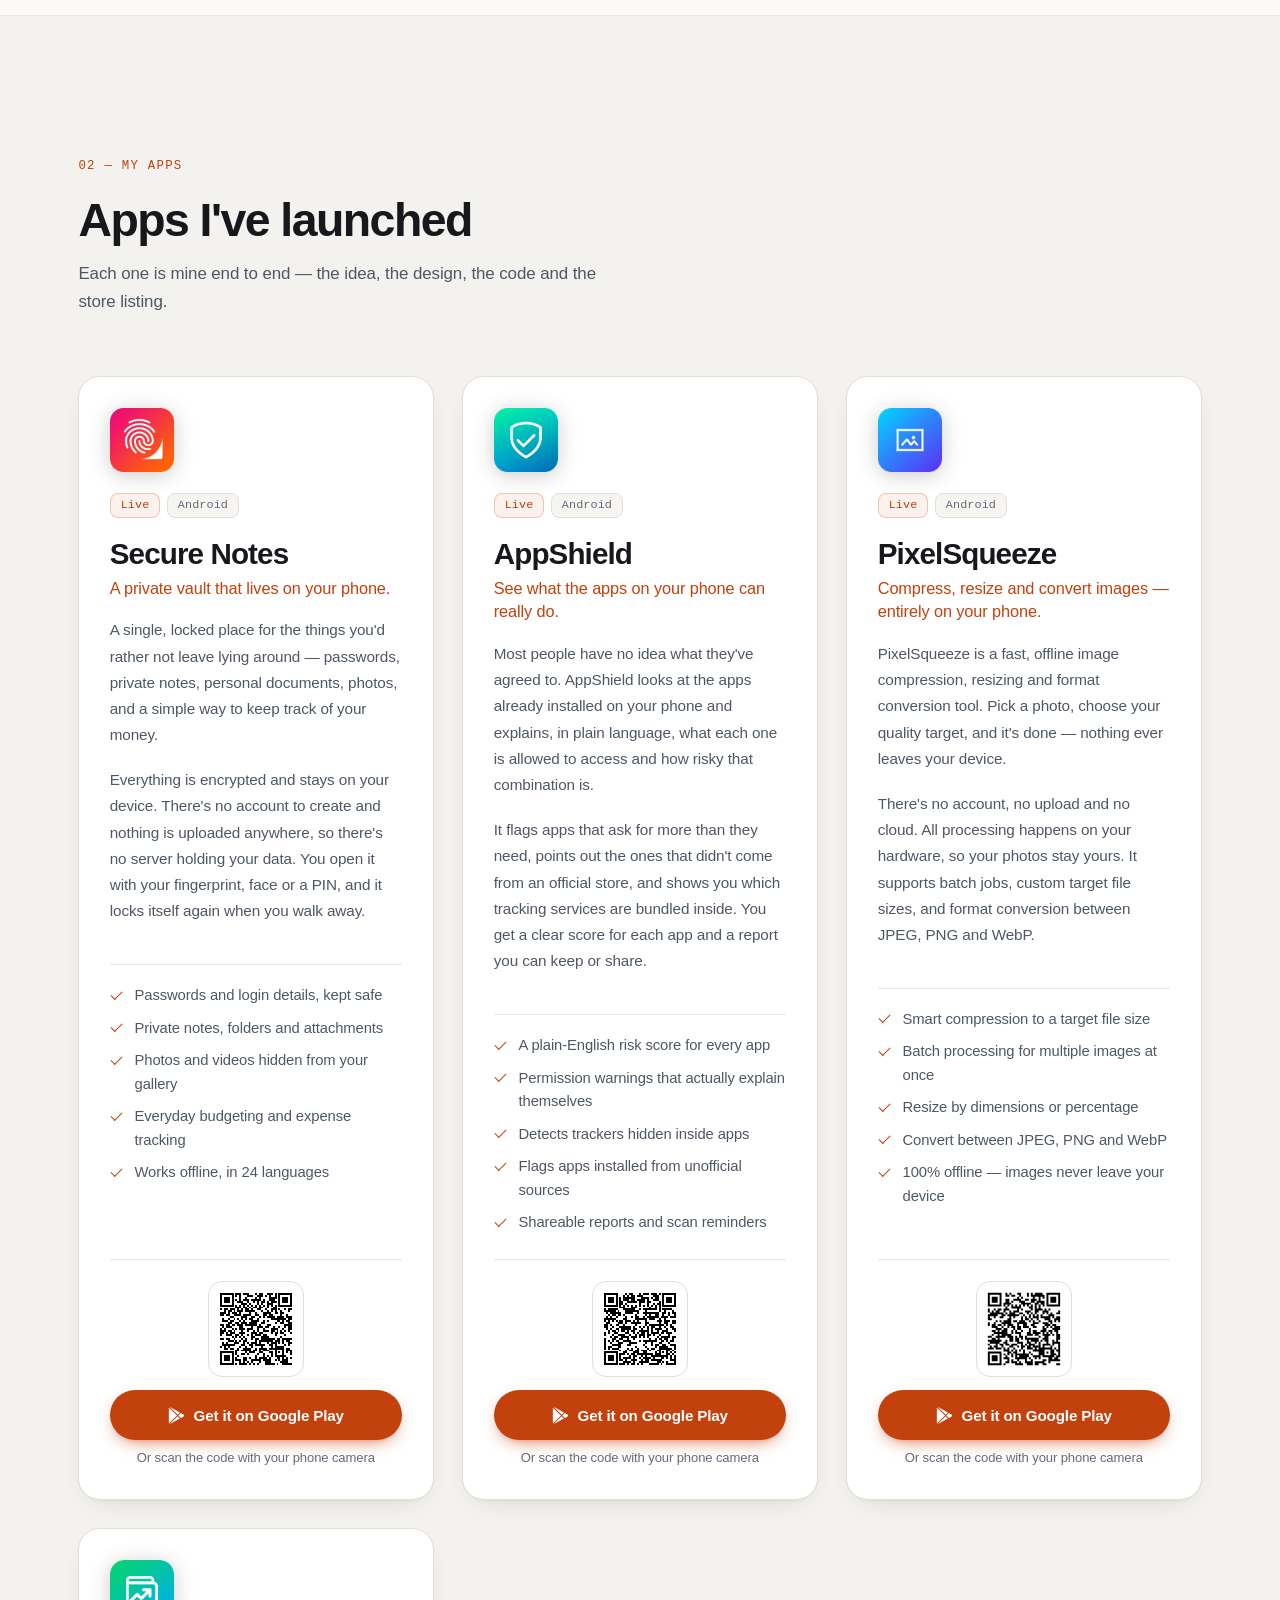
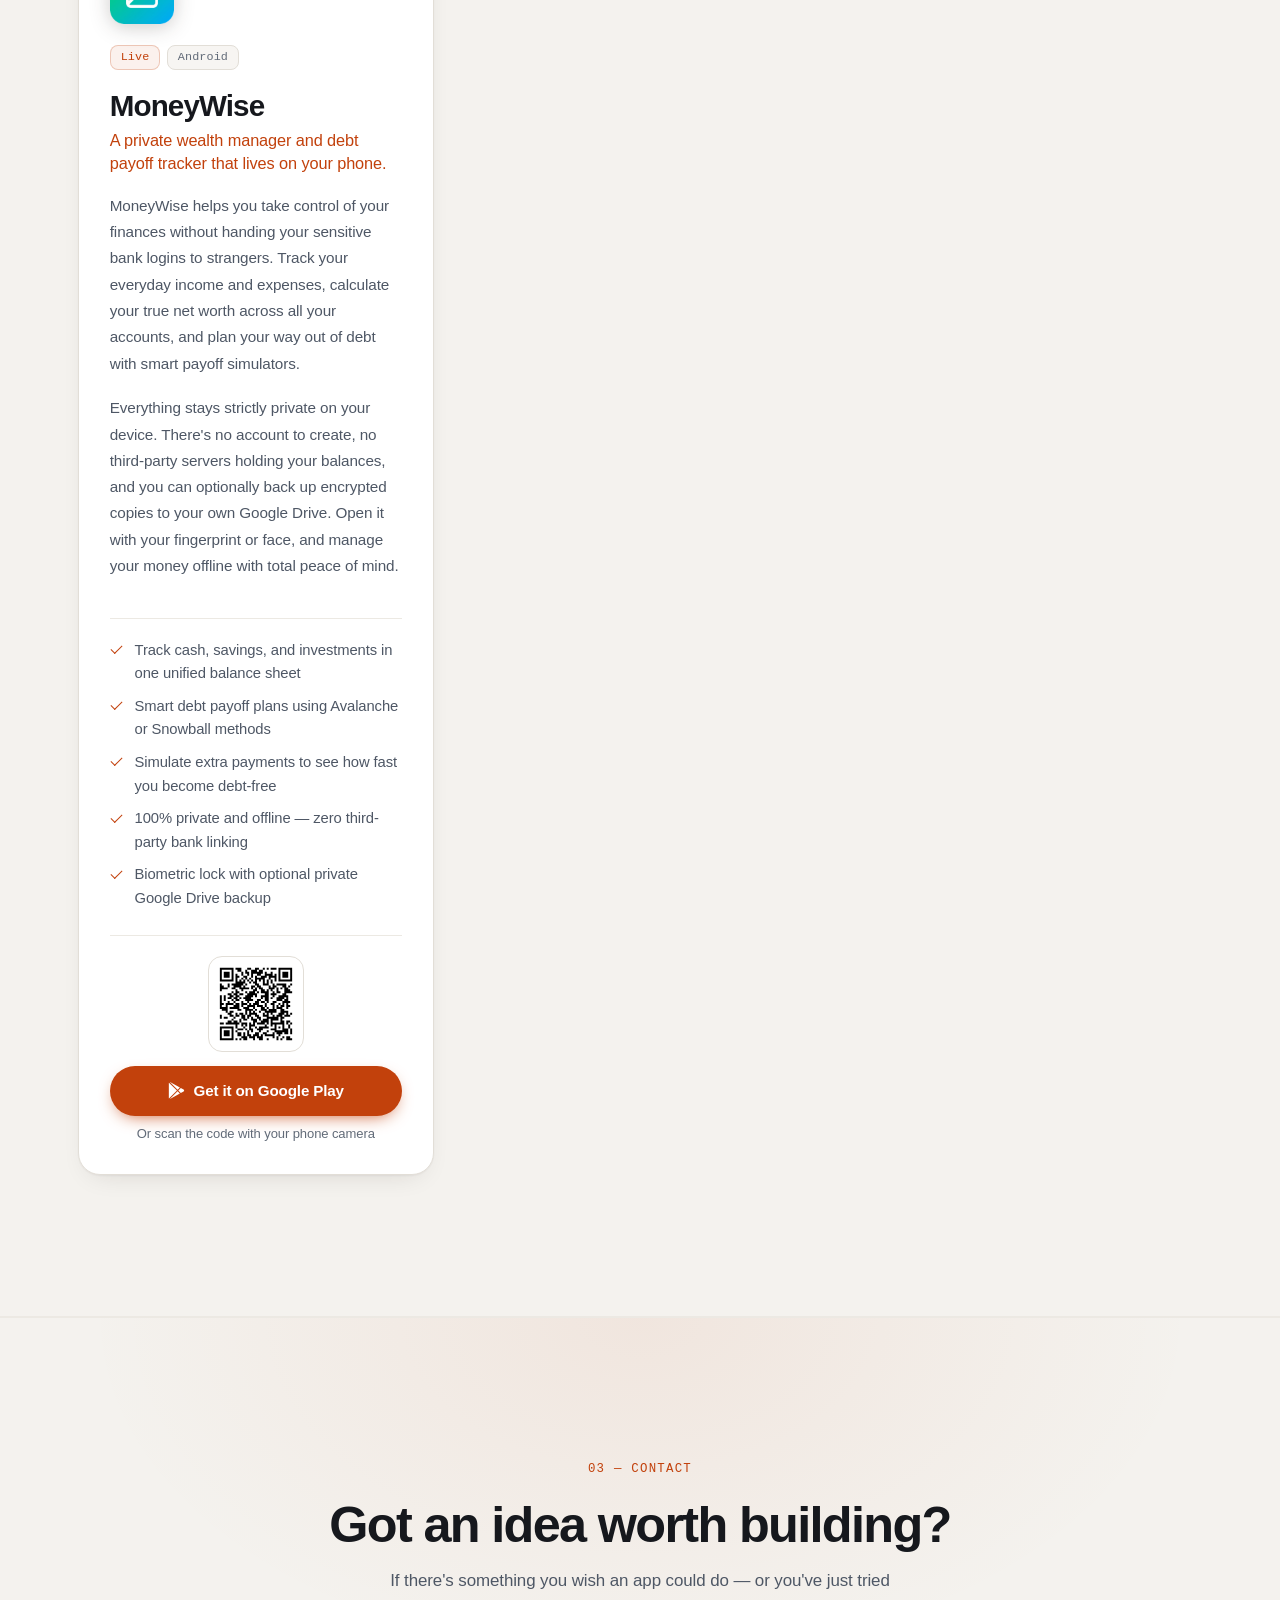
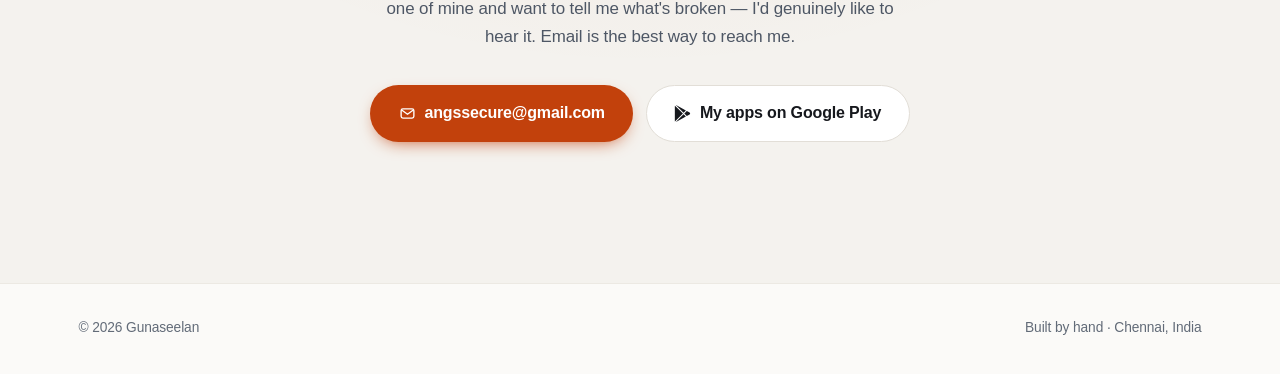
==== commit 15169838: "feat: add MoneyWise app to project portfolio" ====
--- a/index.html
+++ b/index.html
@@ -4,7 +4,7 @@
 <meta charset="utf-8">
 <meta name="viewport" content="width=device-width, initial-scale=1">
 <title>Gunaseelan — Android Developer</title>
-<meta name="description" content="Android developer from Chennai, India. I build privacy-first mobile apps — Secure Notes, AppShield and PixelSqueeze.">
+<meta name="description" content="Android developer from Chennai, India. I build privacy-first mobile apps — Secure Notes, AppShield, PixelSqueeze and MoneyWise.">
 <meta name="author" content="Gunaseelan">
 <meta name="keywords" content="Android developer, Kotlin, React Native, mobile apps, Chennai">
 <meta name="color-scheme" content="dark light">
@@ -14,7 +14,7 @@
 <meta property="og:type" content="website">
 <meta property="og:url" content="https://gunaangs.github.io/">
 <meta property="og:title" content="Gunaseelan — Android Developer">
-<meta property="og:description" content="Android developer from Chennai, India. I build privacy-first mobile apps — Secure Notes, AppShield and PixelSqueeze.">
+<meta property="og:description" content="Android developer from Chennai, India. I build privacy-first mobile apps — Secure Notes, AppShield, PixelSqueeze and MoneyWise.">
 <meta name="twitter:card" content="summary">
 
 <link rel="canonical" href="https://gunaangs.github.io/">
@@ -80,7 +80,7 @@
       <p class="hero__lede reveal" style="--d:120ms">
         Building apps is what I do for the love of it. I take an idea all the
         way through on my own — the design, the code and the Play Store listing
-        — and I've put three of them out into the world so far.
+        — and I've put four of them out into the world so far.
       </p>
 
       <div class="hero__actions reveal" style="--d:180ms">
@@ -138,7 +138,7 @@
         <dl class="spec">
           <div><dt>Location</dt><dd>Chennai, India · UTC+5:30</dd></div>
           <div><dt>Platform</dt><dd>Android</dd></div>
-          <div><dt>Apps launched</dt><dd>3</dd></div>
+          <div><dt>Apps launched</dt><dd>4</dd></div>
           <div><dt>Focus</dt><dd>Privacy-first mobile apps</dd></div>
           <div><dt>Why</dt><dd>It's a hobby, not a job</dd></div>
         </dl>
@@ -344,6 +344,66 @@
           </div>
         </article>
 
+        <article class="appcard reveal" style="--d:240ms">
+          <img class="appcard__icon" src="icon-moneywise.png"
+               width="64" height="64" alt="MoneyWise app icon">
+
+          <div class="appcard__body">
+            <div class="project__meta">
+              <span class="chip chip--accent">Live</span>
+              <span class="chip">Android</span>
+            </div>
+
+            <h3 class="project__title">MoneyWise</h3>
+            <p class="project__tag">A private wealth manager and debt payoff tracker that lives on your phone.</p>
+
+            <p class="project__desc">
+              MoneyWise helps you take control of your finances without handing
+              your sensitive bank logins to strangers. Track your everyday
+              income and expenses, calculate your true net worth across all your
+              accounts, and plan your way out of debt with smart payoff
+              simulators.
+            </p>
+
+            <p class="project__desc">
+              Everything stays strictly private on your device. There's no
+              account to create, no third-party servers holding your balances,
+              and you can optionally back up encrypted copies to your own Google
+              Drive. Open it with your fingerprint or face, and manage your
+              money offline with total peace of mind.
+            </p>
+
+            <ul class="applist">
+              <li>Track cash, savings, and investments in one unified balance sheet</li>
+              <li>Smart debt payoff plans using Avalanche or Snowball methods</li>
+              <li>Simulate extra payments to see how fast you become debt-free</li>
+              <li>100% private and offline — zero third-party bank linking</li>
+              <li>Biometric lock with optional private Google Drive backup</li>
+            </ul>
+
+            <div class="getapp">
+              <a class="getapp__qr"
+                 href="https://play.google.com/store/apps/details?id=com.angs.moneywise"
+                 target="_blank" rel="noopener noreferrer" tabindex="-1" aria-hidden="true">
+                <img src="qr-moneywise.svg" width="112" height="112" loading="lazy"
+                     alt="QR code linking to MoneyWise on Google Play">
+              </a>
+
+              <div class="getapp__cta">
+                <a class="btn btn--play"
+                   href="https://play.google.com/store/apps/details?id=com.angs.moneywise"
+                   target="_blank" rel="noopener noreferrer">
+                  <svg viewBox="0 0 24 24" aria-hidden="true" class="btn__brand">
+                    <path d="M22.018 13.298l-3.919 2.218-3.515-3.493 3.543-3.521 3.891 2.202a1.49 1.49 0 0 1 0 2.594zM1.337.924a1.486 1.486 0 0 0-.155.667v21.017c0 .246.056.478.155.667l11.28-11.181L1.337.924zm12.207 10.065l3.258-3.238L3.45.195a1.466 1.466 0 0 0-.87-.195l10.964 10.989zm0 2.067L2.581 24c.294.02.594-.06.869-.196l13.352-7.556-3.258-3.192z"/>
+                  </svg>
+                  Get it on Google Play
+                </a>
+                <p class="getapp__hint">Or scan the code with your phone camera</p>
+              </div>
+            </div>
+          </div>
+        </article>
+
       </div>
 
     </div>
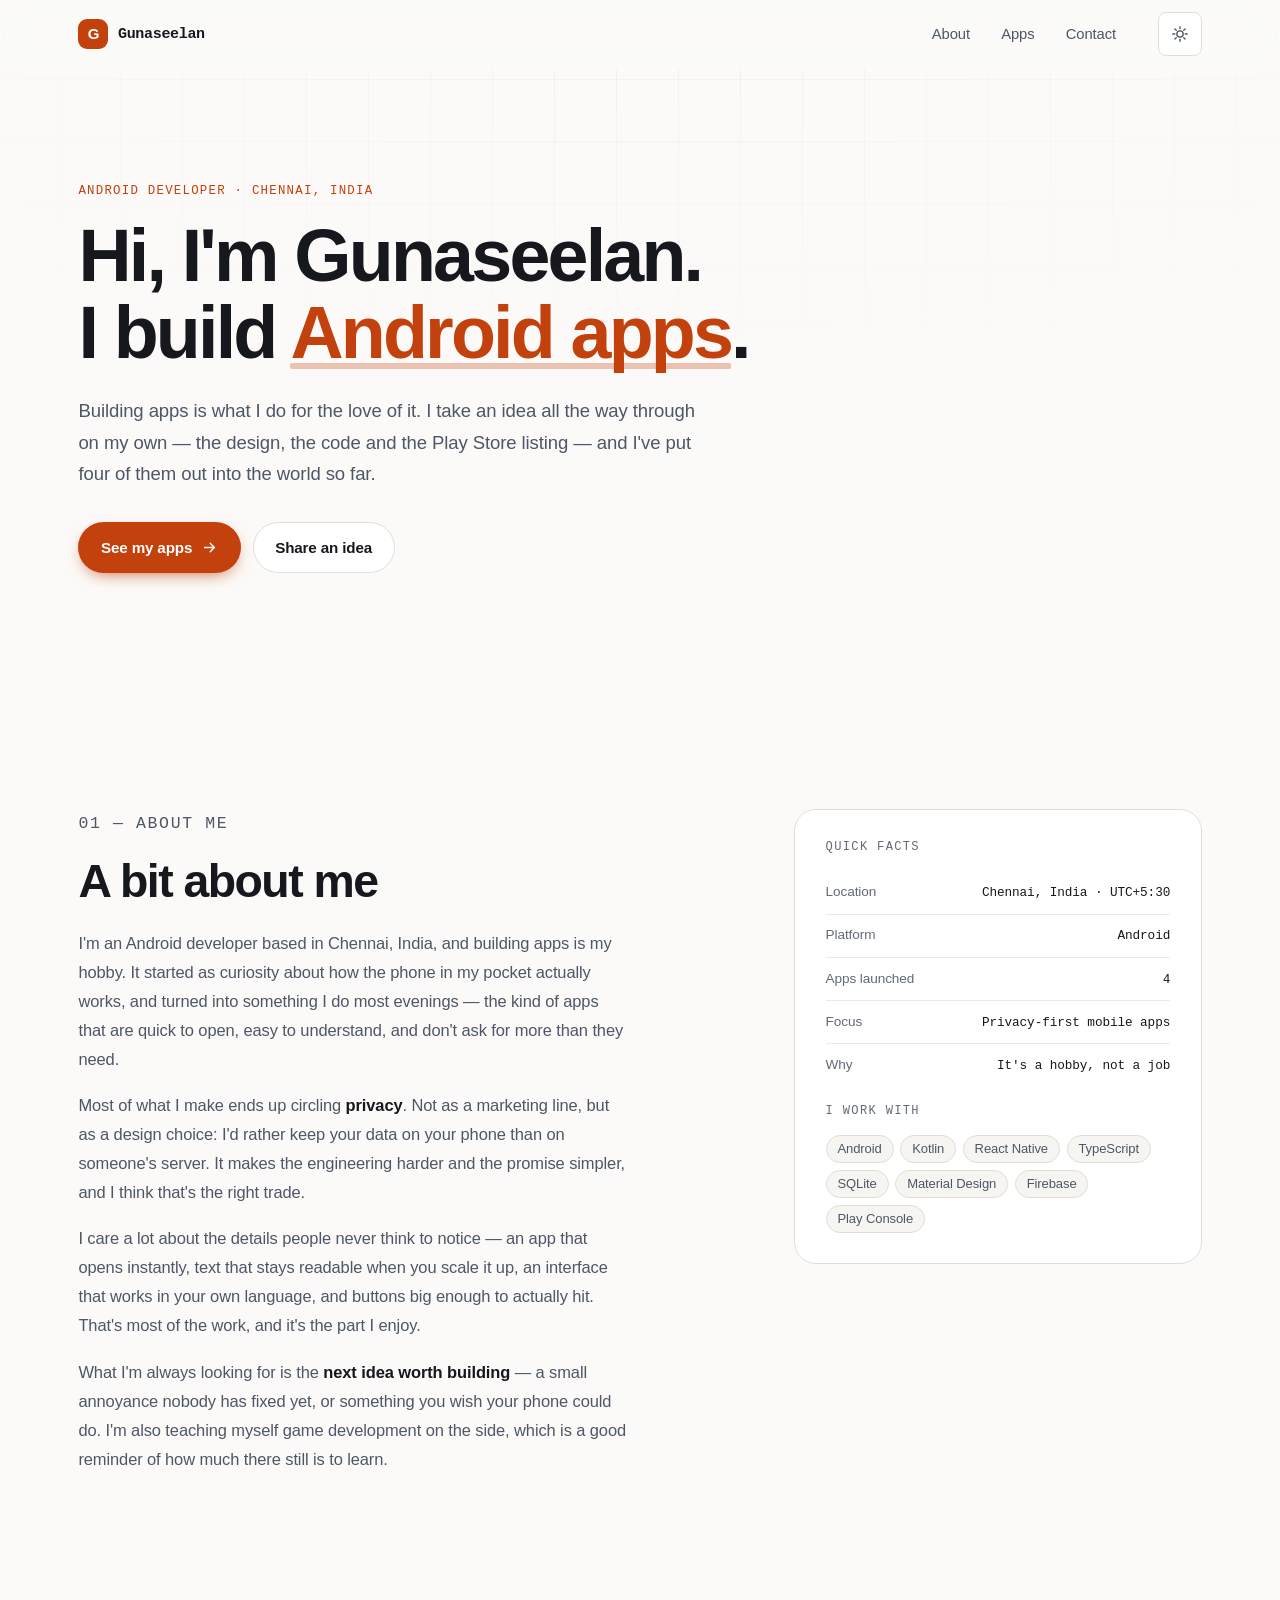
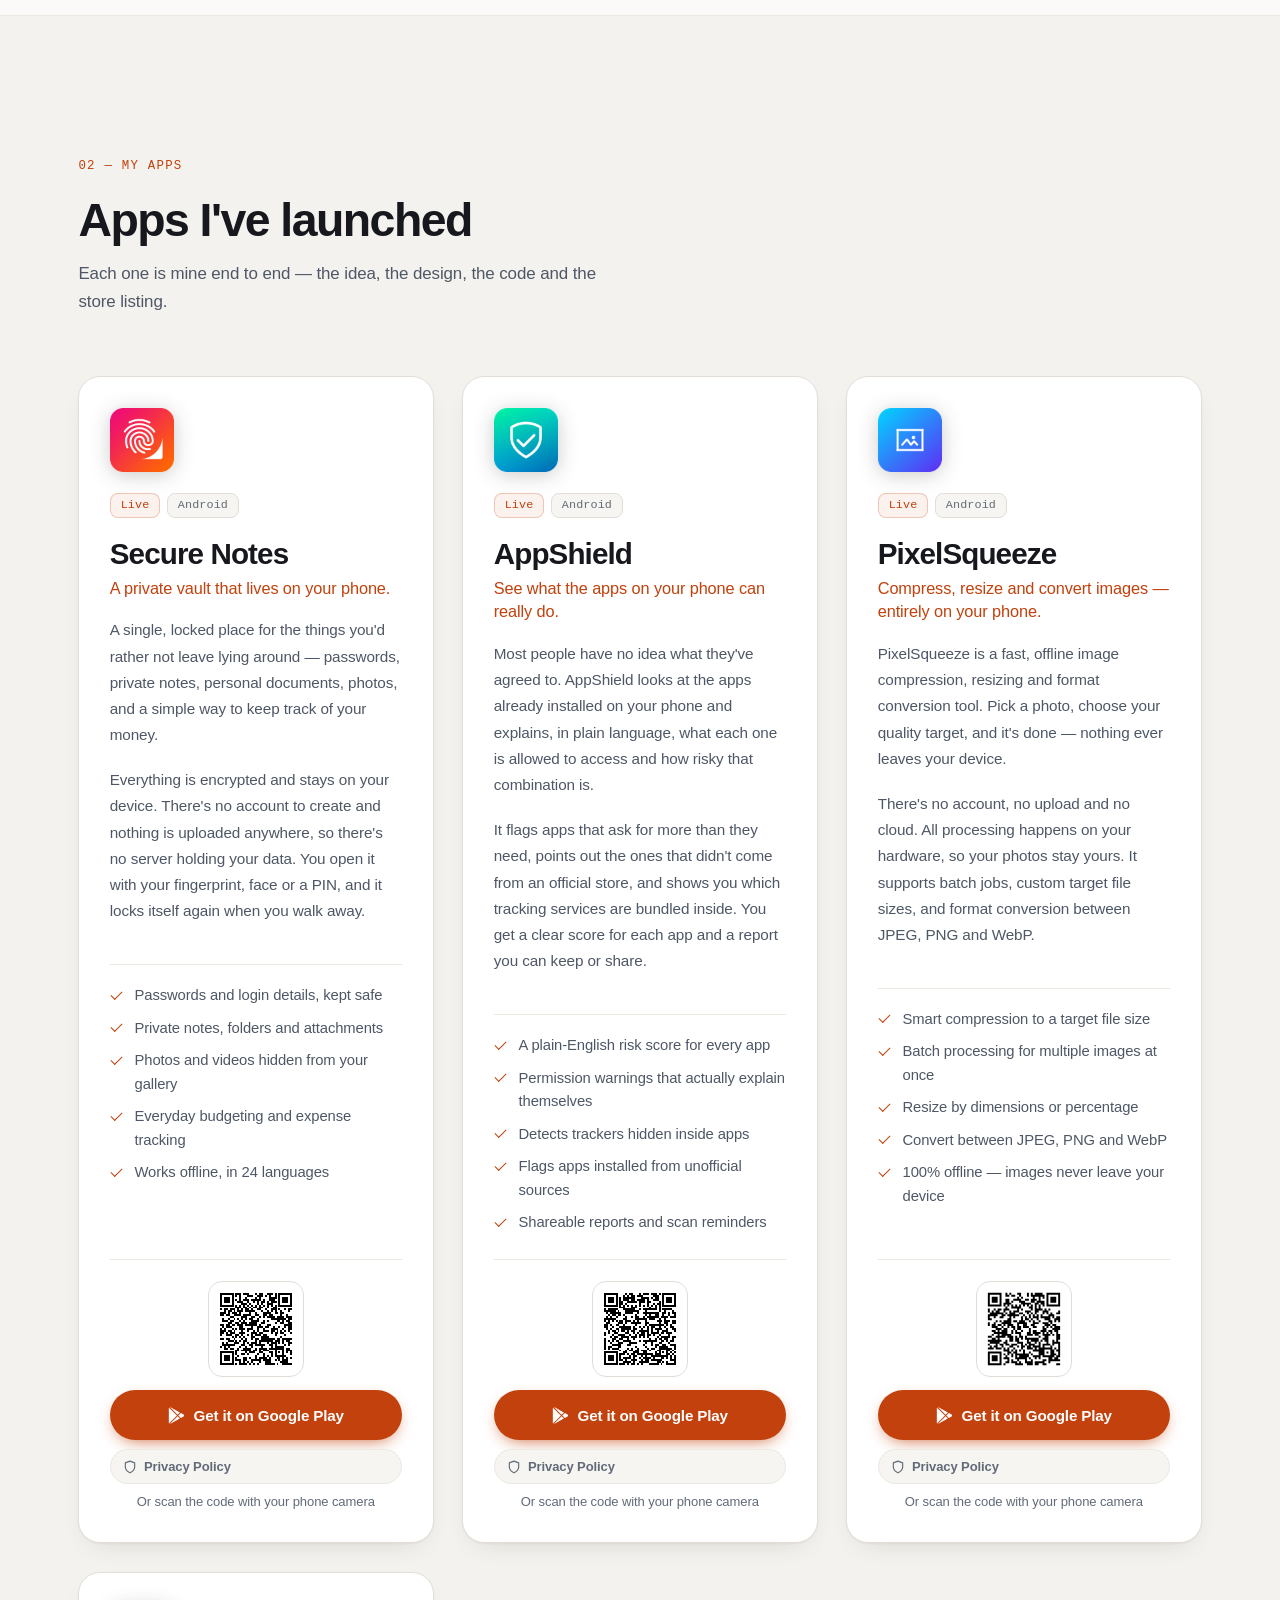
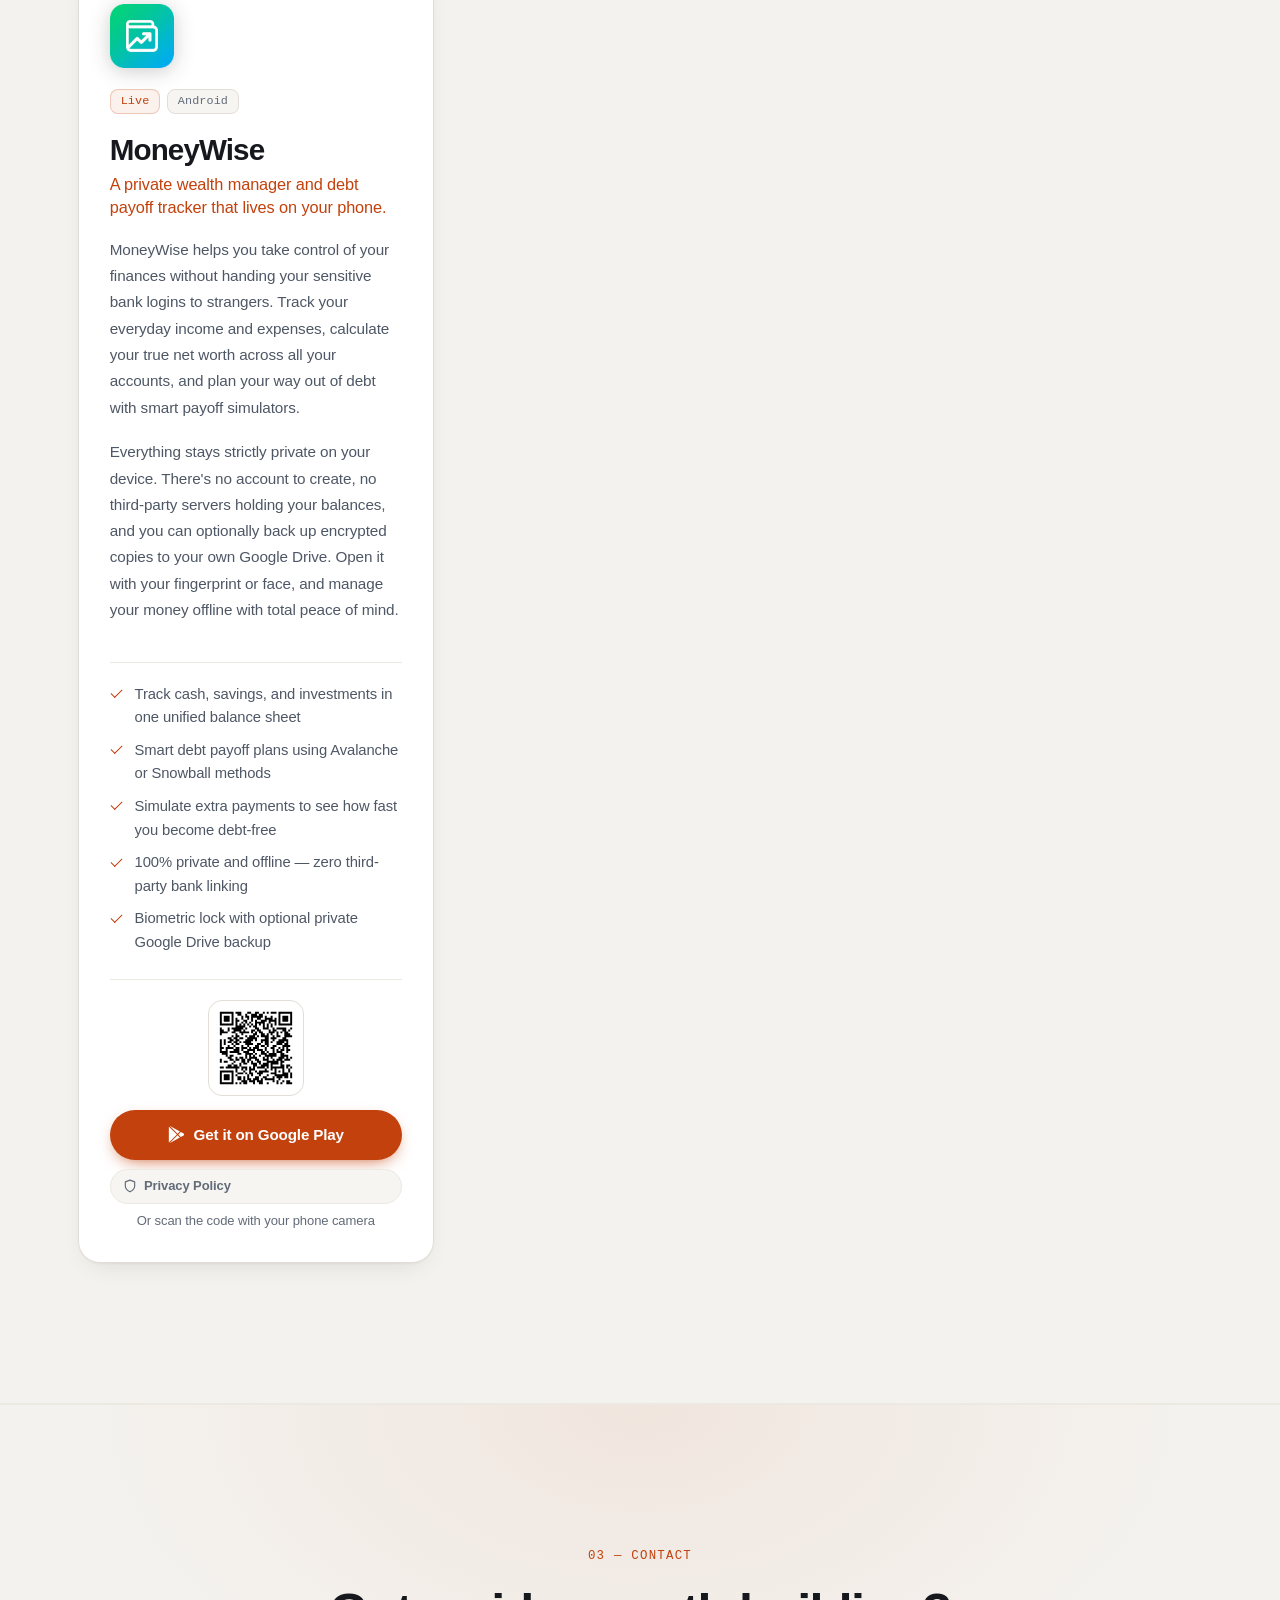
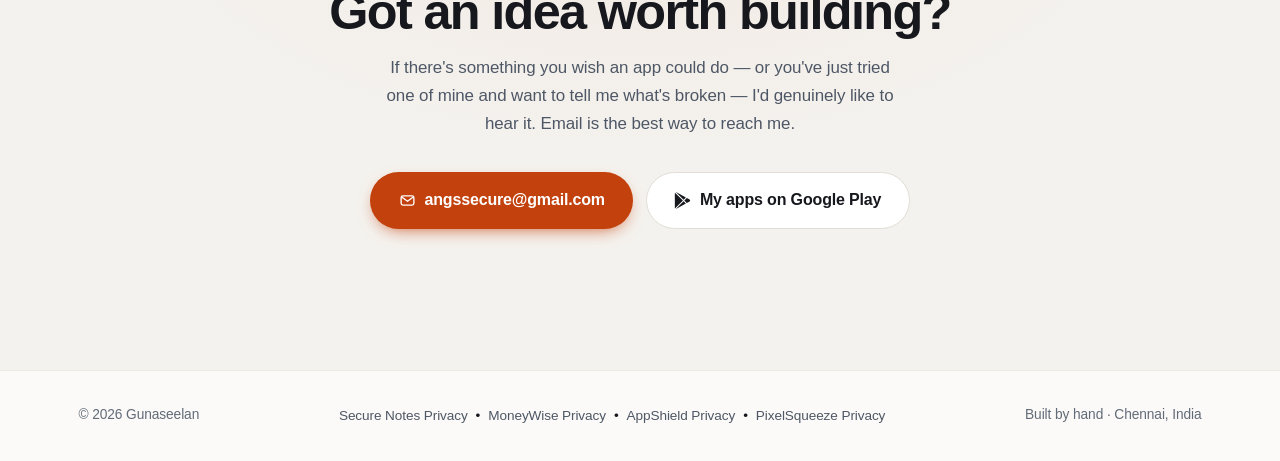
==== commit 32fcee55: "feat: add per-app privacy policies and links on developer site" ====
--- a/index.html
+++ b/index.html
@@ -223,6 +223,10 @@
                   </svg>
                   Get it on Google Play
                 </a>
+                <a class="appcard__privacy" href="./secure-notes/">
+                  <svg viewBox="0 0 24 24" aria-hidden="true" fill="none" stroke="currentColor" stroke-width="2" stroke-linecap="round" stroke-linejoin="round"><path d="M12 22s8-4 8-10V5l-8-3-8 3v7c0 6 8 10 8 10z"/></svg>
+                  Privacy Policy
+                </a>
                 <p class="getapp__hint">Or scan the code with your phone camera</p>
               </div>
             </div>
@@ -281,6 +285,10 @@
                   </svg>
                   Get it on Google Play
                 </a>
+                <a class="appcard__privacy" href="./appshield/">
+                  <svg viewBox="0 0 24 24" aria-hidden="true" fill="none" stroke="currentColor" stroke-width="2" stroke-linecap="round" stroke-linejoin="round"><path d="M12 22s8-4 8-10V5l-8-3-8 3v7c0 6 8 10 8 10z"/></svg>
+                  Privacy Policy
+                </a>
                 <p class="getapp__hint">Or scan the code with your phone camera</p>
               </div>
             </div>
@@ -338,6 +346,10 @@
                   </svg>
                   Get it on Google Play
                 </a>
+                <a class="appcard__privacy" href="./pixelsqueeze/">
+                  <svg viewBox="0 0 24 24" aria-hidden="true" fill="none" stroke="currentColor" stroke-width="2" stroke-linecap="round" stroke-linejoin="round"><path d="M12 22s8-4 8-10V5l-8-3-8 3v7c0 6 8 10 8 10z"/></svg>
+                  Privacy Policy
+                </a>
                 <p class="getapp__hint">Or scan the code with your phone camera</p>
               </div>
             </div>
@@ -397,6 +409,10 @@
                     <path d="M22.018 13.298l-3.919 2.218-3.515-3.493 3.543-3.521 3.891 2.202a1.49 1.49 0 0 1 0 2.594zM1.337.924a1.486 1.486 0 0 0-.155.667v21.017c0 .246.056.478.155.667l11.28-11.181L1.337.924zm12.207 10.065l3.258-3.238L3.45.195a1.466 1.466 0 0 0-.87-.195l10.964 10.989zm0 2.067L2.581 24c.294.02.594-.06.869-.196l13.352-7.556-3.258-3.192z"/>
                   </svg>
                   Get it on Google Play
+                </a>
+                <a class="appcard__privacy" href="./moneywise/">
+                  <svg viewBox="0 0 24 24" aria-hidden="true" fill="none" stroke="currentColor" stroke-width="2" stroke-linecap="round" stroke-linejoin="round"><path d="M12 22s8-4 8-10V5l-8-3-8 3v7c0 6 8 10 8 10z"/></svg>
+                  Privacy Policy
                 </a>
                 <p class="getapp__hint">Or scan the code with your phone camera</p>
               </div>
@@ -444,6 +460,12 @@
 <footer class="footer">
   <div class="shell footer__inner">
     <p class="footer__copy">© <span id="year">2026</span> Gunaseelan</p>
+    <div class="footer__links">
+      <a href="./secure-notes/">Secure Notes Privacy</a> &bull;
+      <a href="./moneywise/">MoneyWise Privacy</a> &bull;
+      <a href="./appshield/">AppShield Privacy</a> &bull;
+      <a href="./pixelsqueeze/">PixelSqueeze Privacy</a>
+    </div>
     <p class="footer__meta">Built by hand · Chennai, India</p>
   </div>
 </footer>
--- a/styles.css
+++ b/styles.css
@@ -601,6 +601,32 @@
   font-size: 0.815rem;
   line-height: 1.45;
   color: var(--text-dim);
+}
+
+.appcard__privacy {
+  display: inline-flex;
+  align-items: center;
+  gap: 0.45rem;
+  font-size: 0.815rem;
+  font-weight: 550;
+  color: var(--text-dim);
+  text-decoration: none;
+  padding: 0.35rem 0.75rem;
+  border-radius: var(--r-full);
+  border: 1px solid var(--line-soft);
+  background: var(--surface-2);
+  transition: border-color .2s var(--ease), color .2s var(--ease), background .2s var(--ease);
+}
+.appcard__privacy:hover {
+  color: var(--accent);
+  border-color: var(--accent-line);
+  background: var(--accent-wash);
+  text-decoration: none;
+}
+.appcard__privacy svg {
+  width: 14px;
+  height: 14px;
+  stroke: currentColor;
 }
 
 @container (max-width: 320px) {
@@ -708,6 +734,13 @@
 .footer p { margin: 0; font-size: 0.86rem; color: var(--text-dim); }
 .footer a { color: var(--text-mid); transition: color .2s var(--ease); }
 .footer a:hover { color: var(--accent); }
+.footer__links {
+  display: flex;
+  flex-wrap: wrap;
+  justify-content: center;
+  gap: 0.5rem;
+  font-size: 0.85rem;
+}
 
 /* ---------- Reveal on scroll ---------- */
 
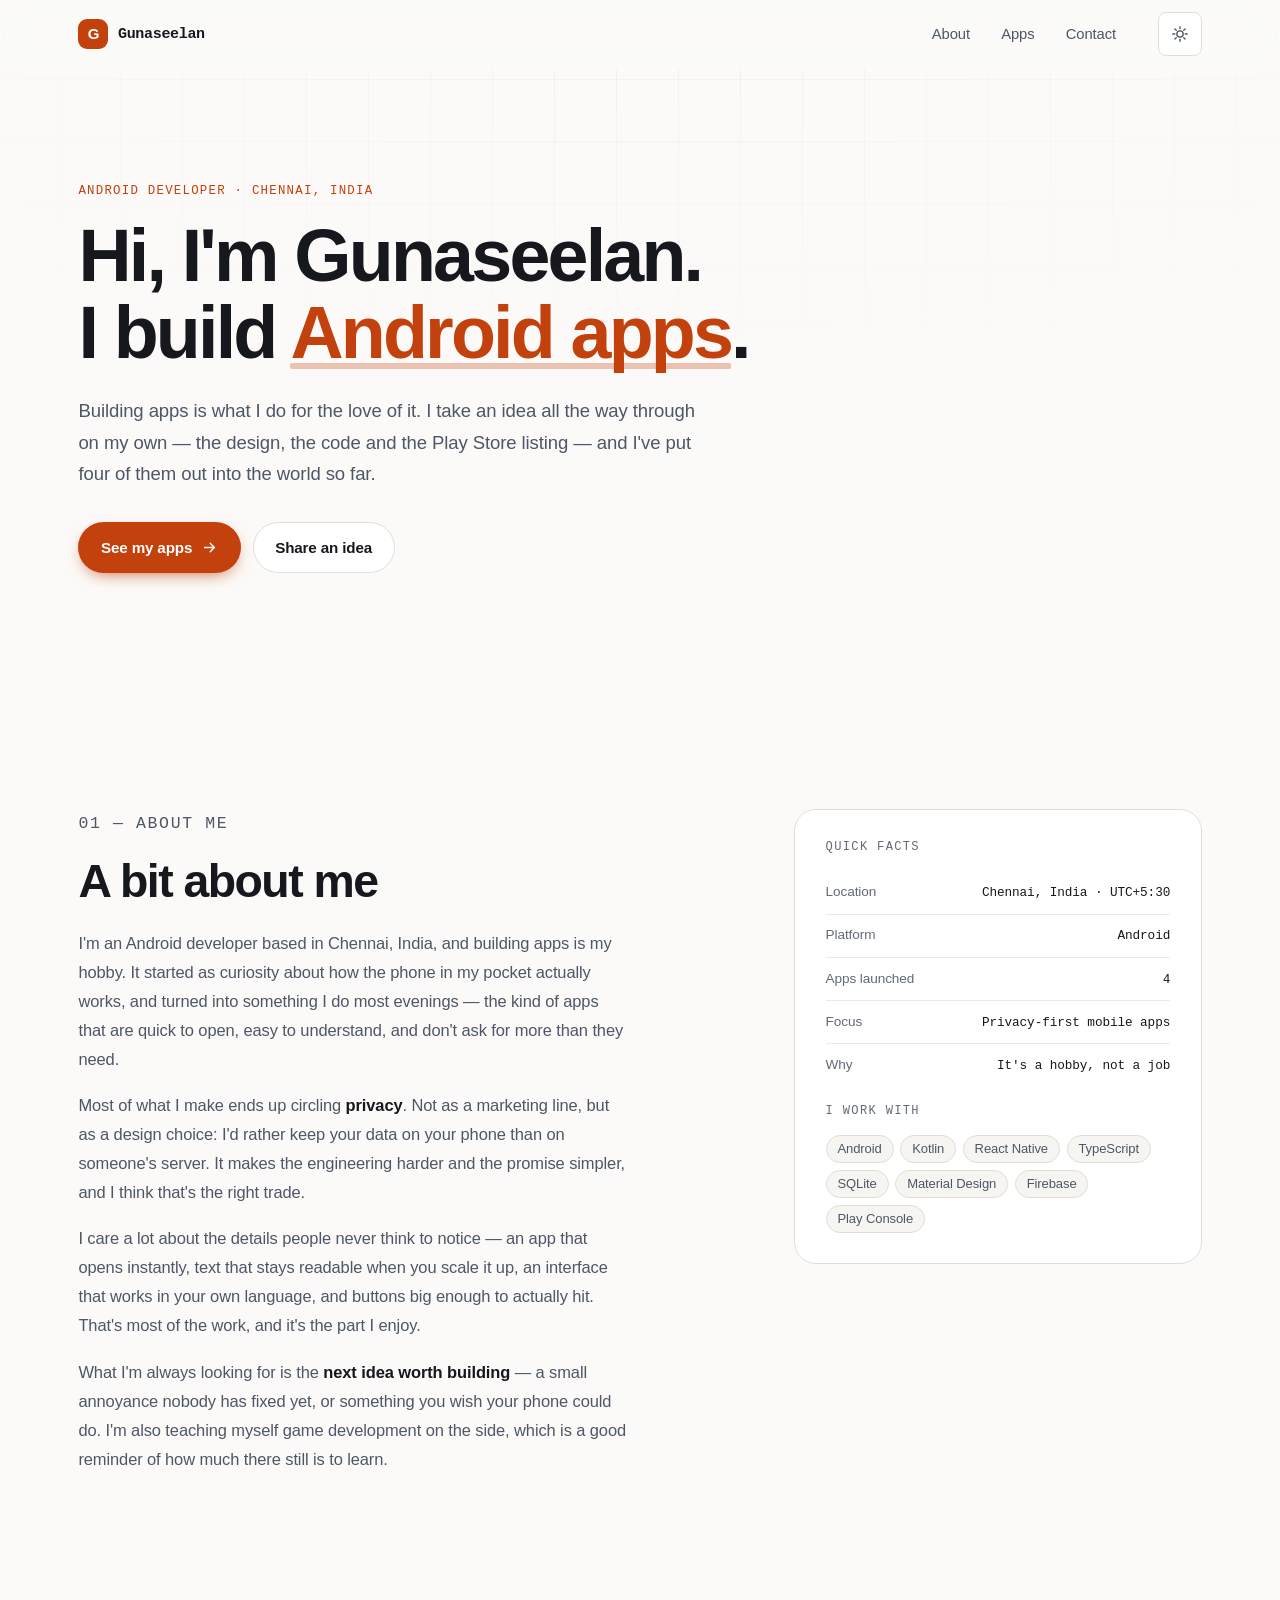
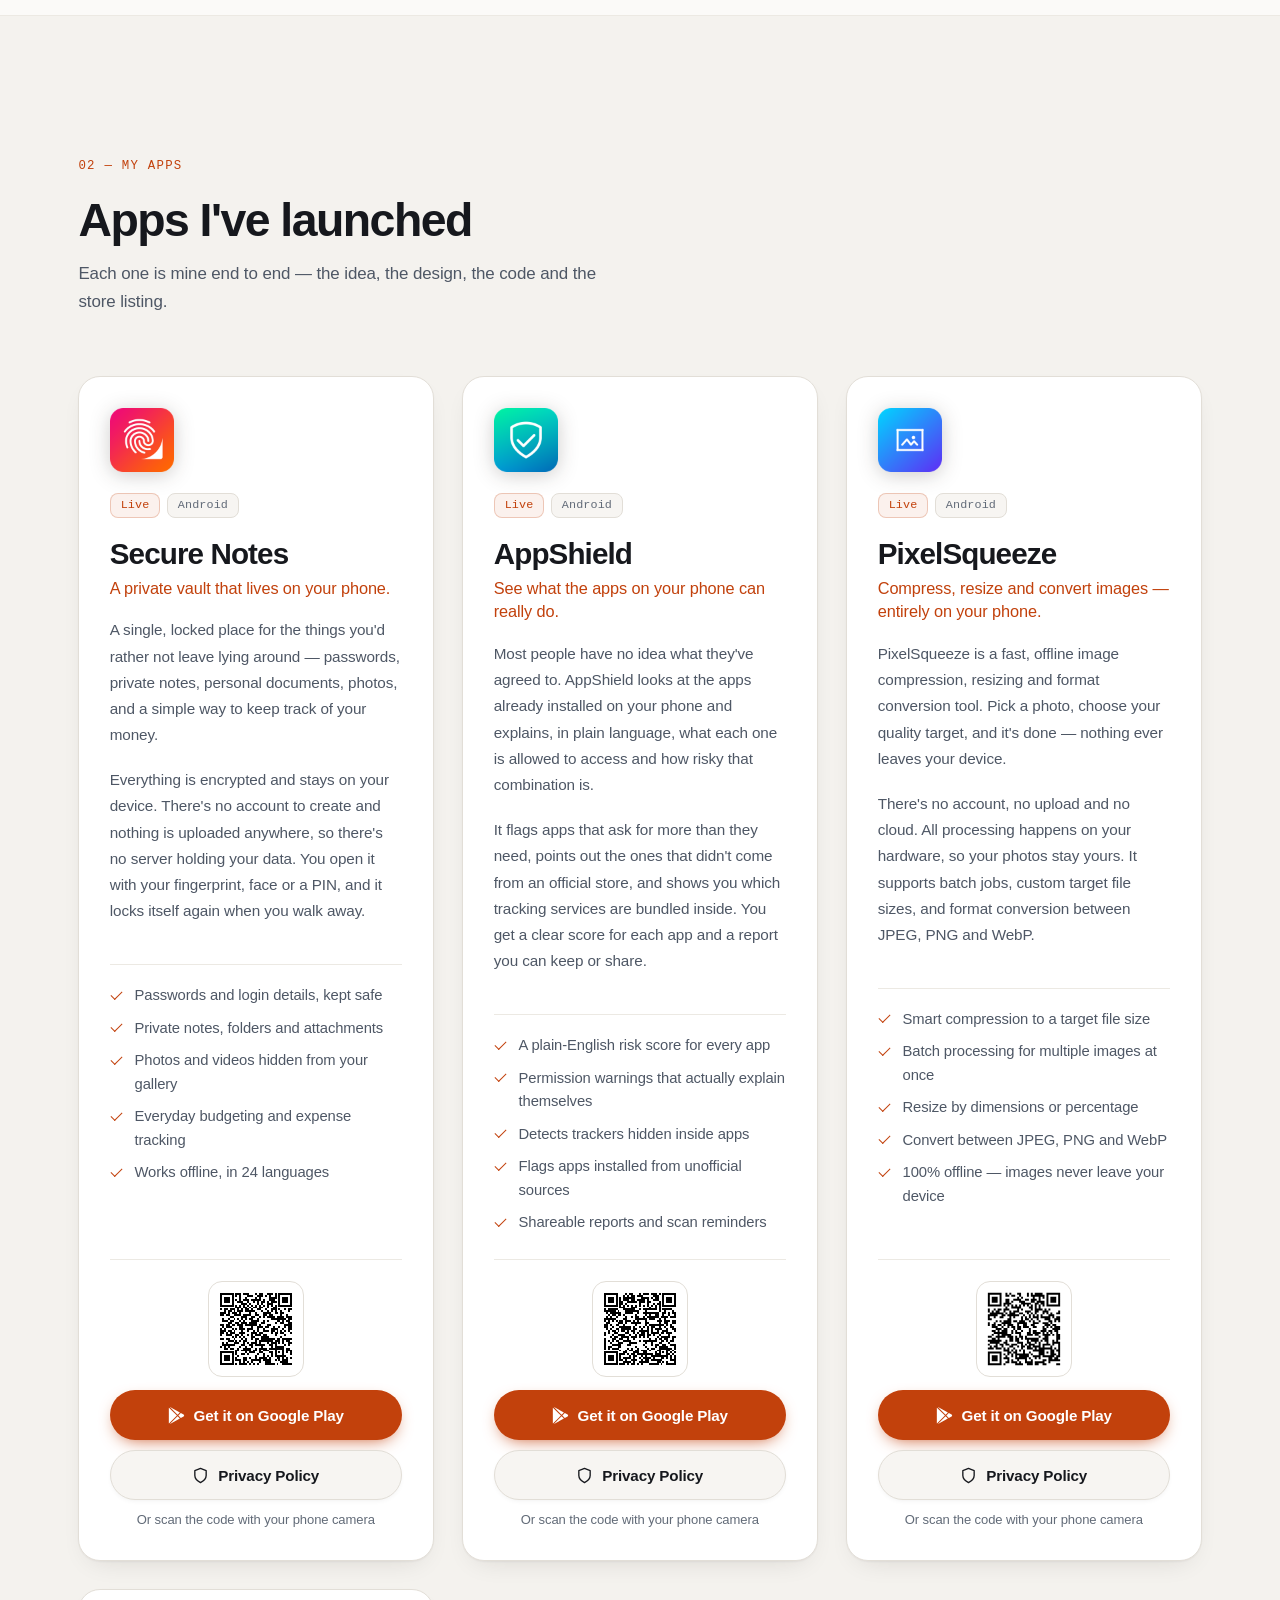
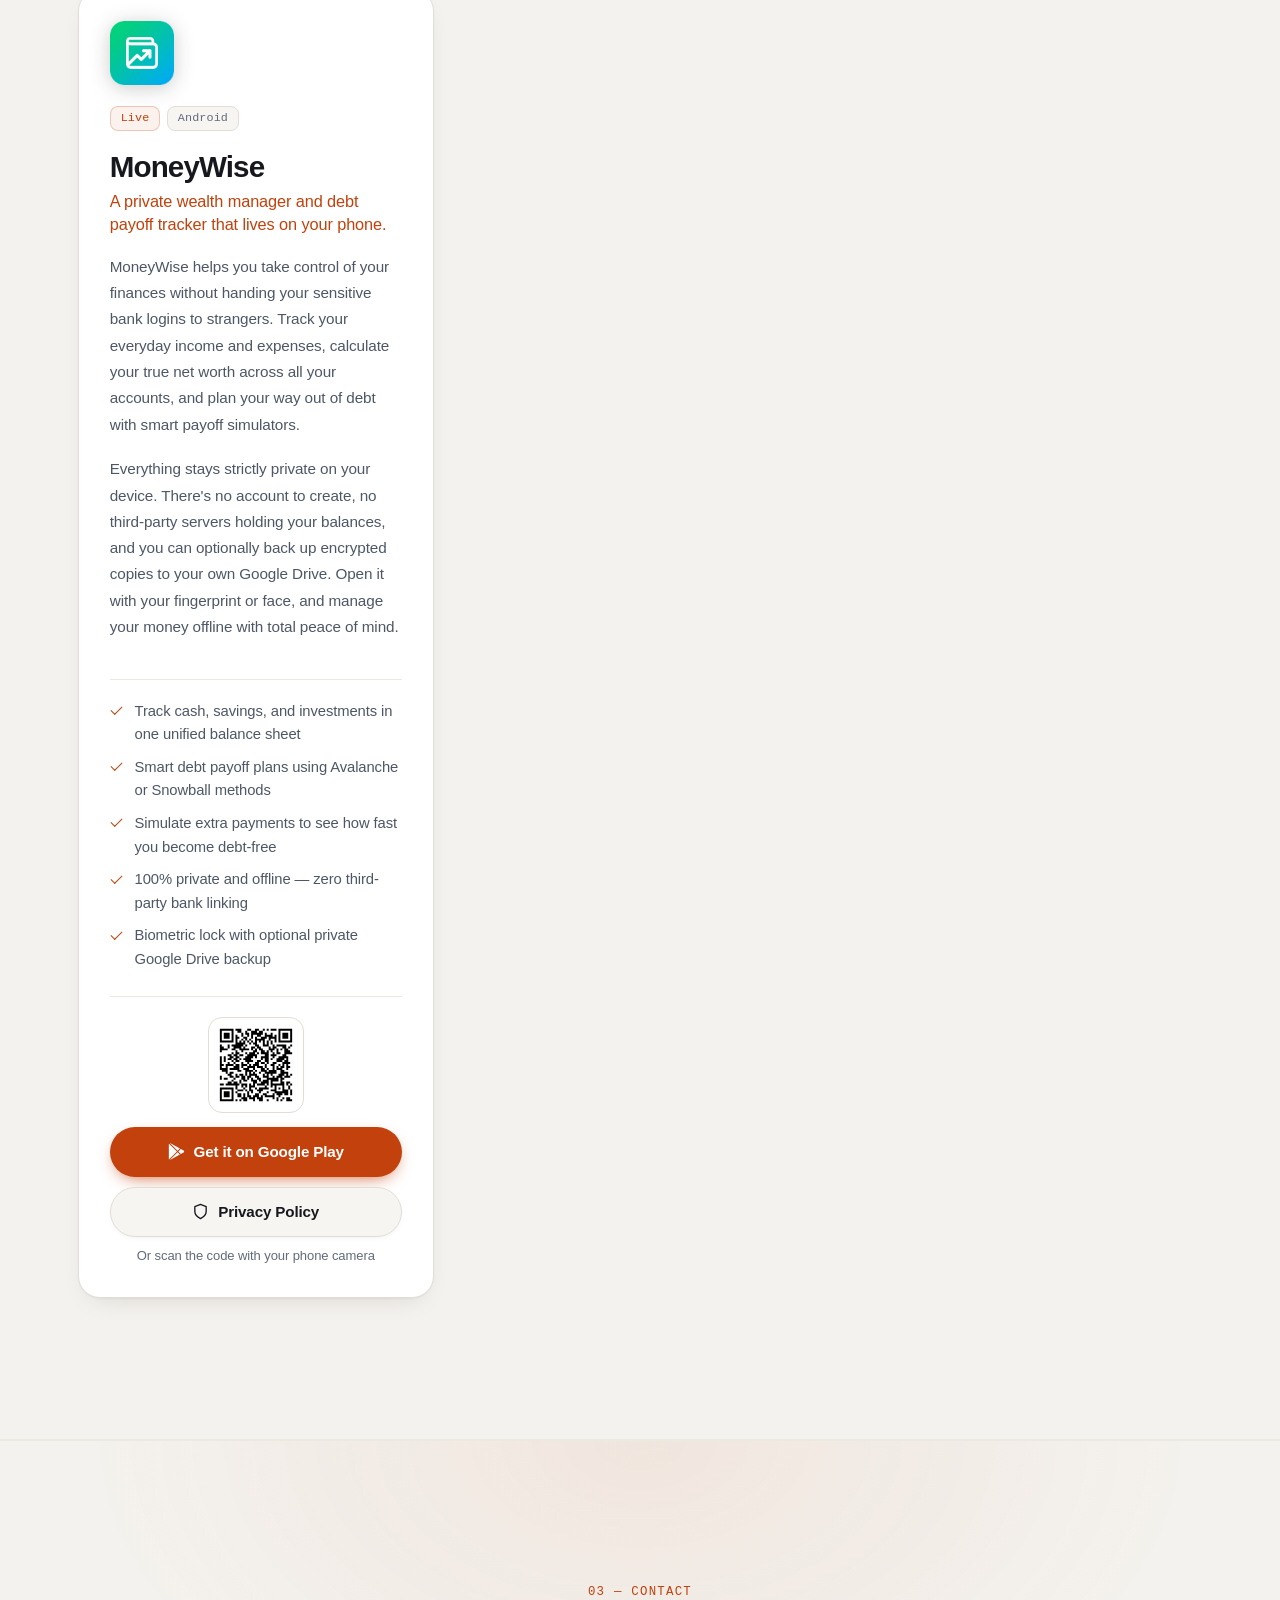
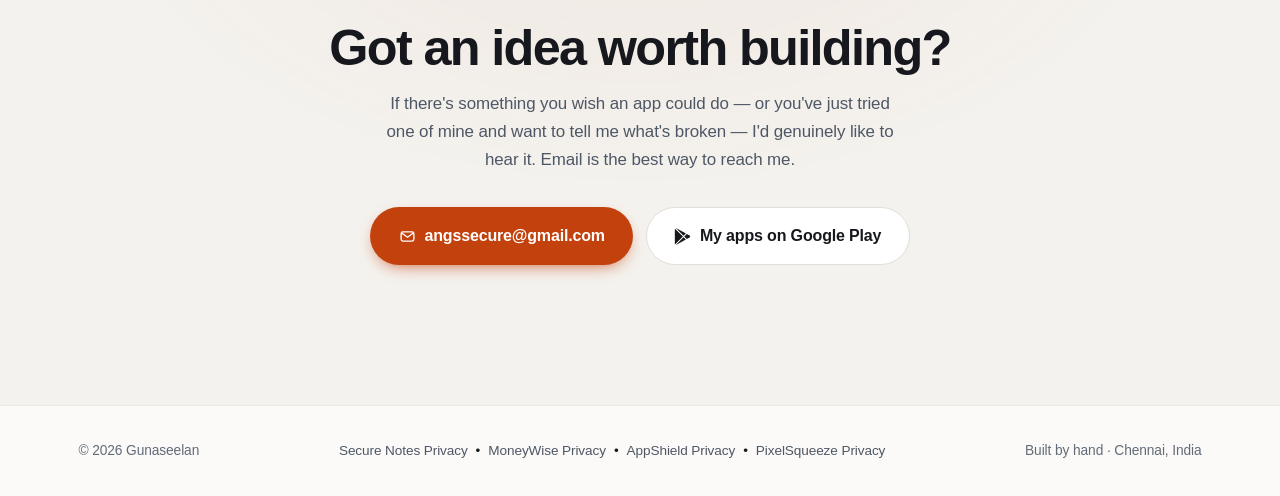
==== commit 29129f96: "refactor: convert privacy policy links to button components with dedicated styles" ====
--- a/index.html
+++ b/index.html
@@ -215,18 +215,22 @@
               </a>
 
               <div class="getapp__cta">
-                <a class="btn btn--play"
-                   href="https://play.google.com/store/apps/details?id=com.angs.securenotes"
-                   target="_blank" rel="noopener noreferrer">
-                  <svg viewBox="0 0 24 24" aria-hidden="true" class="btn__brand">
-                    <path d="M22.018 13.298l-3.919 2.218-3.515-3.493 3.543-3.521 3.891 2.202a1.49 1.49 0 0 1 0 2.594zM1.337.924a1.486 1.486 0 0 0-.155.667v21.017c0 .246.056.478.155.667l11.28-11.181L1.337.924zm12.207 10.065l3.258-3.238L3.45.195a1.466 1.466 0 0 0-.87-.195l10.964 10.989zm0 2.067L2.581 24c.294.02.594-.06.869-.196l13.352-7.556-3.258-3.192z"/>
-                  </svg>
-                  Get it on Google Play
-                </a>
-                <a class="appcard__privacy" href="./secure-notes/">
-                  <svg viewBox="0 0 24 24" aria-hidden="true" fill="none" stroke="currentColor" stroke-width="2" stroke-linecap="round" stroke-linejoin="round"><path d="M12 22s8-4 8-10V5l-8-3-8 3v7c0 6 8 10 8 10z"/></svg>
-                  Privacy Policy
-                </a>
+                <div class="getapp__actions">
+                  <a class="btn btn--play"
+                     href="https://play.google.com/store/apps/details?id=com.angs.securenotes"
+                     target="_blank" rel="noopener noreferrer">
+                    <svg viewBox="0 0 24 24" aria-hidden="true" class="btn__brand">
+                      <path d="M22.018 13.298l-3.919 2.218-3.515-3.493 3.543-3.521 3.891 2.202a1.49 1.49 0 0 1 0 2.594zM1.337.924a1.486 1.486 0 0 0-.155.667v21.017c0 .246.056.478.155.667l11.28-11.181L1.337.924zm12.207 10.065l3.258-3.238L3.45.195a1.466 1.466 0 0 0-.87-.195l10.964 10.989zm0 2.067L2.581 24c.294.02.594-.06.869-.196l13.352-7.556-3.258-3.192z"/>
+                    </svg>
+                    Get it on Google Play
+                  </a>
+                  <a class="btn btn--privacy" href="./secure-notes/">
+                    <svg viewBox="0 0 24 24" aria-hidden="true">
+                      <path d="M12 22s8-4 8-10V5l-8-3-8 3v7c0 6 8 10 8 10z"/>
+                    </svg>
+                    Privacy Policy
+                  </a>
+                </div>
                 <p class="getapp__hint">Or scan the code with your phone camera</p>
               </div>
             </div>
@@ -277,18 +281,22 @@
               </a>
 
               <div class="getapp__cta">
-                <a class="btn btn--play"
-                   href="https://play.google.com/store/apps/details?id=com.angs.appshield"
-                   target="_blank" rel="noopener noreferrer">
-                  <svg viewBox="0 0 24 24" aria-hidden="true" class="btn__brand">
-                    <path d="M22.018 13.298l-3.919 2.218-3.515-3.493 3.543-3.521 3.891 2.202a1.49 1.49 0 0 1 0 2.594zM1.337.924a1.486 1.486 0 0 0-.155.667v21.017c0 .246.056.478.155.667l11.28-11.181L1.337.924zm12.207 10.065l3.258-3.238L3.45.195a1.466 1.466 0 0 0-.87-.195l10.964 10.989zm0 2.067L2.581 24c.294.02.594-.06.869-.196l13.352-7.556-3.258-3.192z"/>
-                  </svg>
-                  Get it on Google Play
-                </a>
-                <a class="appcard__privacy" href="./appshield/">
-                  <svg viewBox="0 0 24 24" aria-hidden="true" fill="none" stroke="currentColor" stroke-width="2" stroke-linecap="round" stroke-linejoin="round"><path d="M12 22s8-4 8-10V5l-8-3-8 3v7c0 6 8 10 8 10z"/></svg>
-                  Privacy Policy
-                </a>
+                <div class="getapp__actions">
+                  <a class="btn btn--play"
+                     href="https://play.google.com/store/apps/details?id=com.angs.appshield"
+                     target="_blank" rel="noopener noreferrer">
+                    <svg viewBox="0 0 24 24" aria-hidden="true" class="btn__brand">
+                      <path d="M22.018 13.298l-3.919 2.218-3.515-3.493 3.543-3.521 3.891 2.202a1.49 1.49 0 0 1 0 2.594zM1.337.924a1.486 1.486 0 0 0-.155.667v21.017c0 .246.056.478.155.667l11.28-11.181L1.337.924zm12.207 10.065l3.258-3.238L3.45.195a1.466 1.466 0 0 0-.87-.195l10.964 10.989zm0 2.067L2.581 24c.294.02.594-.06.869-.196l13.352-7.556-3.258-3.192z"/>
+                    </svg>
+                    Get it on Google Play
+                  </a>
+                  <a class="btn btn--privacy" href="./appshield/">
+                    <svg viewBox="0 0 24 24" aria-hidden="true">
+                      <path d="M12 22s8-4 8-10V5l-8-3-8 3v7c0 6 8 10 8 10z"/>
+                    </svg>
+                    Privacy Policy
+                  </a>
+                </div>
                 <p class="getapp__hint">Or scan the code with your phone camera</p>
               </div>
             </div>
@@ -338,18 +346,22 @@
               </a>
 
               <div class="getapp__cta">
-                <a class="btn btn--play"
-                   href="https://play.google.com/store/apps/details?id=com.angs.pixelsqueeze"
-                   target="_blank" rel="noopener noreferrer">
-                  <svg viewBox="0 0 24 24" aria-hidden="true" class="btn__brand">
-                    <path d="M22.018 13.298l-3.919 2.218-3.515-3.493 3.543-3.521 3.891 2.202a1.49 1.49 0 0 1 0 2.594zM1.337.924a1.486 1.486 0 0 0-.155.667v21.017c0 .246.056.478.155.667l11.28-11.181L1.337.924zm12.207 10.065l3.258-3.238L3.45.195a1.466 1.466 0 0 0-.87-.195l10.964 10.989zm0 2.067L2.581 24c.294.02.594-.06.869-.196l13.352-7.556-3.258-3.192z"/>
-                  </svg>
-                  Get it on Google Play
-                </a>
-                <a class="appcard__privacy" href="./pixelsqueeze/">
-                  <svg viewBox="0 0 24 24" aria-hidden="true" fill="none" stroke="currentColor" stroke-width="2" stroke-linecap="round" stroke-linejoin="round"><path d="M12 22s8-4 8-10V5l-8-3-8 3v7c0 6 8 10 8 10z"/></svg>
-                  Privacy Policy
-                </a>
+                <div class="getapp__actions">
+                  <a class="btn btn--play"
+                     href="https://play.google.com/store/apps/details?id=com.angs.pixelsqueeze"
+                     target="_blank" rel="noopener noreferrer">
+                    <svg viewBox="0 0 24 24" aria-hidden="true" class="btn__brand">
+                      <path d="M22.018 13.298l-3.919 2.218-3.515-3.493 3.543-3.521 3.891 2.202a1.49 1.49 0 0 1 0 2.594zM1.337.924a1.486 1.486 0 0 0-.155.667v21.017c0 .246.056.478.155.667l11.28-11.181L1.337.924zm12.207 10.065l3.258-3.238L3.45.195a1.466 1.466 0 0 0-.87-.195l10.964 10.989zm0 2.067L2.581 24c.294.02.594-.06.869-.196l13.352-7.556-3.258-3.192z"/>
+                    </svg>
+                    Get it on Google Play
+                  </a>
+                  <a class="btn btn--privacy" href="./pixelsqueeze/">
+                    <svg viewBox="0 0 24 24" aria-hidden="true">
+                      <path d="M12 22s8-4 8-10V5l-8-3-8 3v7c0 6 8 10 8 10z"/>
+                    </svg>
+                    Privacy Policy
+                  </a>
+                </div>
                 <p class="getapp__hint">Or scan the code with your phone camera</p>
               </div>
             </div>
@@ -402,18 +414,22 @@
               </a>
 
               <div class="getapp__cta">
-                <a class="btn btn--play"
-                   href="https://play.google.com/store/apps/details?id=com.angs.moneywise"
-                   target="_blank" rel="noopener noreferrer">
-                  <svg viewBox="0 0 24 24" aria-hidden="true" class="btn__brand">
-                    <path d="M22.018 13.298l-3.919 2.218-3.515-3.493 3.543-3.521 3.891 2.202a1.49 1.49 0 0 1 0 2.594zM1.337.924a1.486 1.486 0 0 0-.155.667v21.017c0 .246.056.478.155.667l11.28-11.181L1.337.924zm12.207 10.065l3.258-3.238L3.45.195a1.466 1.466 0 0 0-.87-.195l10.964 10.989zm0 2.067L2.581 24c.294.02.594-.06.869-.196l13.352-7.556-3.258-3.192z"/>
-                  </svg>
-                  Get it on Google Play
-                </a>
-                <a class="appcard__privacy" href="./moneywise/">
-                  <svg viewBox="0 0 24 24" aria-hidden="true" fill="none" stroke="currentColor" stroke-width="2" stroke-linecap="round" stroke-linejoin="round"><path d="M12 22s8-4 8-10V5l-8-3-8 3v7c0 6 8 10 8 10z"/></svg>
-                  Privacy Policy
-                </a>
+                <div class="getapp__actions">
+                  <a class="btn btn--play"
+                     href="https://play.google.com/store/apps/details?id=com.angs.moneywise"
+                     target="_blank" rel="noopener noreferrer">
+                    <svg viewBox="0 0 24 24" aria-hidden="true" class="btn__brand">
+                      <path d="M22.018 13.298l-3.919 2.218-3.515-3.493 3.543-3.521 3.891 2.202a1.49 1.49 0 0 1 0 2.594zM1.337.924a1.486 1.486 0 0 0-.155.667v21.017c0 .246.056.478.155.667l11.28-11.181L1.337.924zm12.207 10.065l3.258-3.238L3.45.195a1.466 1.466 0 0 0-.87-.195l10.964 10.989zm0 2.067L2.581 24c.294.02.594-.06.869-.196l13.352-7.556-3.258-3.192z"/>
+                    </svg>
+                    Get it on Google Play
+                  </a>
+                  <a class="btn btn--privacy" href="./moneywise/">
+                    <svg viewBox="0 0 24 24" aria-hidden="true">
+                      <path d="M12 22s8-4 8-10V5l-8-3-8 3v7c0 6 8 10 8 10z"/>
+                    </svg>
+                    Privacy Policy
+                  </a>
+                </div>
                 <p class="getapp__hint">Or scan the code with your phone camera</p>
               </div>
             </div>
--- a/styles.css
+++ b/styles.css
@@ -323,6 +323,32 @@
 }
 .btn--play:hover { background: var(--accent-soft); box-shadow: 0 10px 26px -8px var(--accent); }
 
+/* Privacy Policy button inside an app card. */
+.btn--privacy {
+  background: var(--surface-2);
+  border-color: var(--line);
+  color: var(--text);
+  box-shadow: 0 2px 8px -4px rgba(0, 0, 0, 0.25);
+}
+.btn--privacy:hover {
+  border-color: var(--accent-line);
+  color: var(--accent);
+  background: var(--accent-wash);
+  box-shadow: 0 8px 22px -8px var(--accent-line);
+}
+:root[data-theme="light"] .btn--privacy {
+  background: var(--surface-2);
+  border-color: var(--line);
+  color: var(--text);
+  box-shadow: 0 2px 6px -3px rgba(30, 25, 20, 0.1);
+}
+:root[data-theme="light"] .btn--privacy:hover {
+  background: var(--accent-wash);
+  border-color: var(--accent-line);
+  color: var(--accent);
+  box-shadow: 0 6px 18px -6px var(--accent-line);
+}
+
 .chip {
   display: inline-flex;
   align-items: center;
@@ -592,41 +618,22 @@
   display: flex;
   flex-direction: column;
   align-items: flex-start;
-  gap: 0.55rem;
+  gap: 0.65rem;
   min-width: 0;
   flex: 1;
+}
+.getapp__actions {
+  display: flex;
+  flex-wrap: wrap;
+  align-items: center;
+  gap: 0.6rem;
+  width: 100%;
 }
 .getapp__hint {
   margin: 0;
   font-size: 0.815rem;
   line-height: 1.45;
   color: var(--text-dim);
-}
-
-.appcard__privacy {
-  display: inline-flex;
-  align-items: center;
-  gap: 0.45rem;
-  font-size: 0.815rem;
-  font-weight: 550;
-  color: var(--text-dim);
-  text-decoration: none;
-  padding: 0.35rem 0.75rem;
-  border-radius: var(--r-full);
-  border: 1px solid var(--line-soft);
-  background: var(--surface-2);
-  transition: border-color .2s var(--ease), color .2s var(--ease), background .2s var(--ease);
-}
-.appcard__privacy:hover {
-  color: var(--accent);
-  border-color: var(--accent-line);
-  background: var(--accent-wash);
-  text-decoration: none;
-}
-.appcard__privacy svg {
-  width: 14px;
-  height: 14px;
-  stroke: currentColor;
 }
 
 @container (max-width: 320px) {
@@ -642,7 +649,12 @@
     align-items: stretch;
     text-align: center;
   }
-  .btn--play {
+  .getapp__actions {
+    flex-direction: column;
+    align-items: stretch;
+  }
+  .btn--play,
+  .btn--privacy {
     justify-content: center;
     width: 100%;
   }
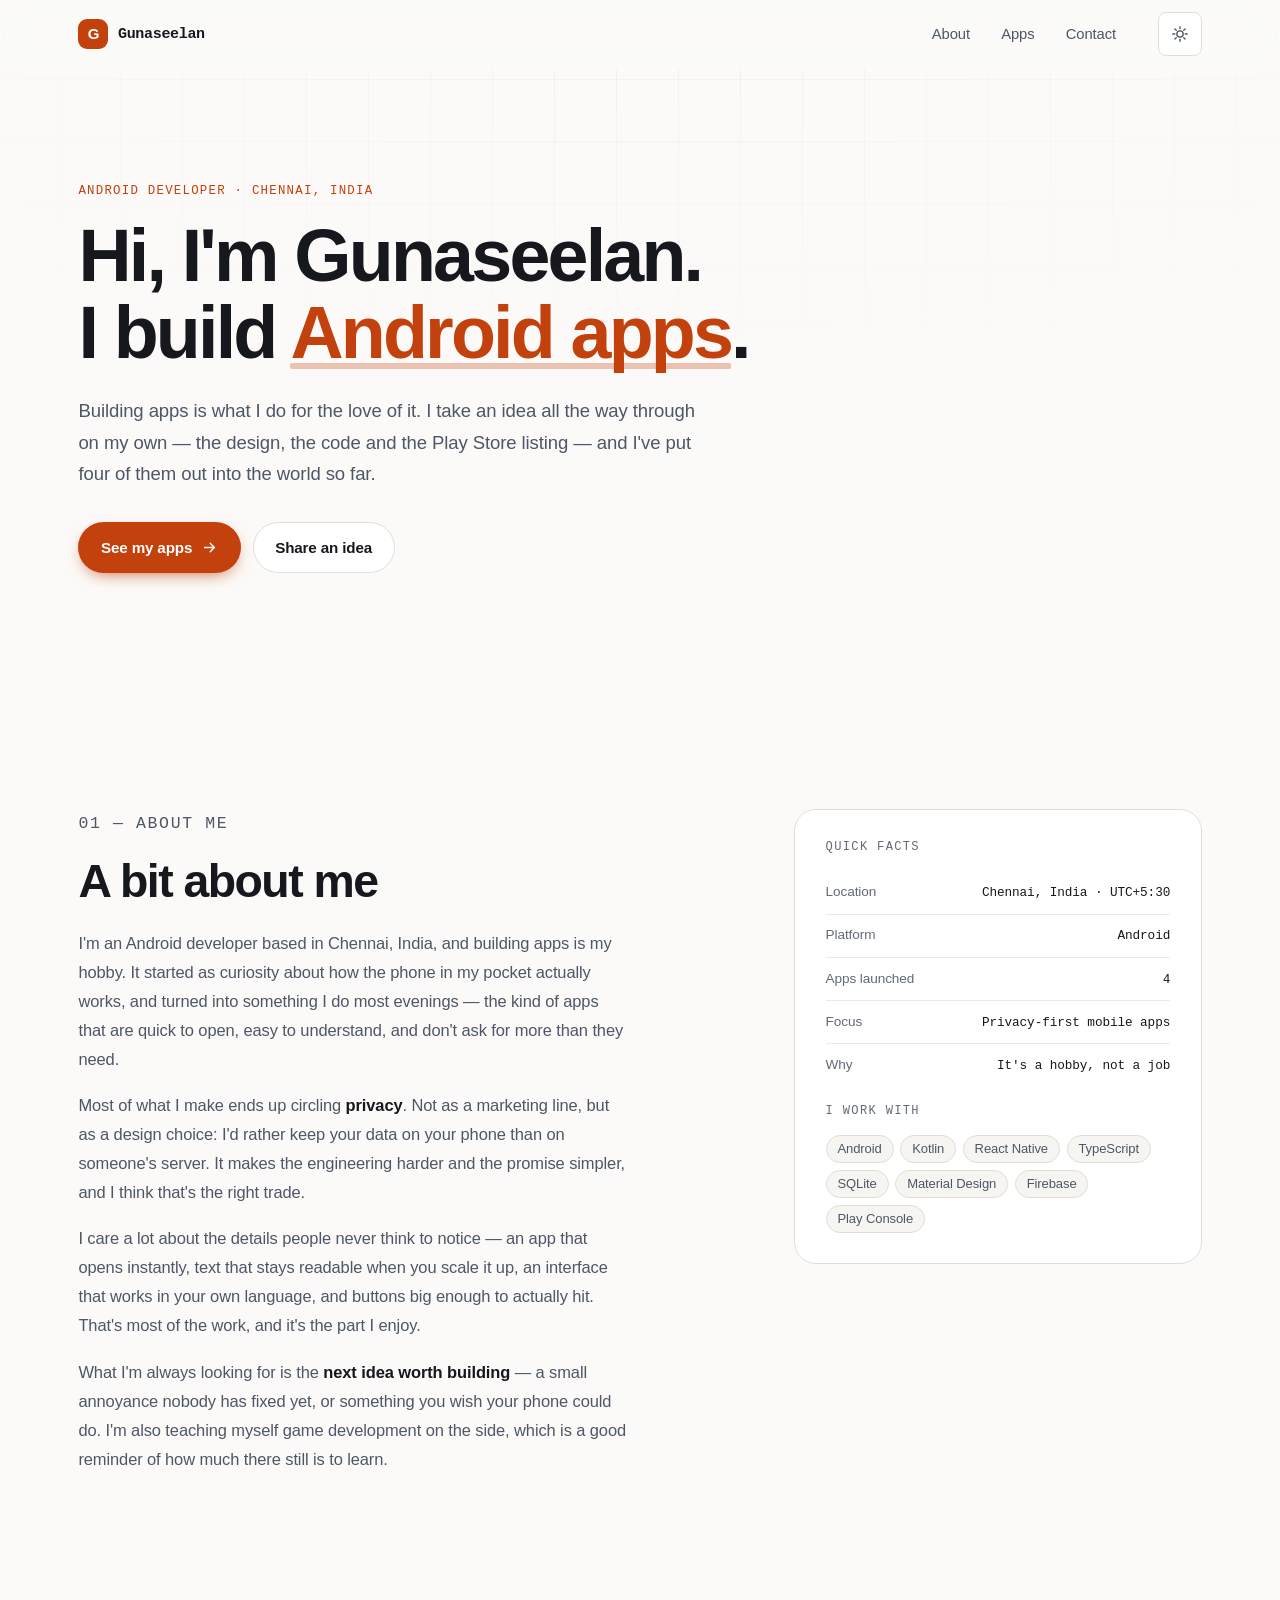
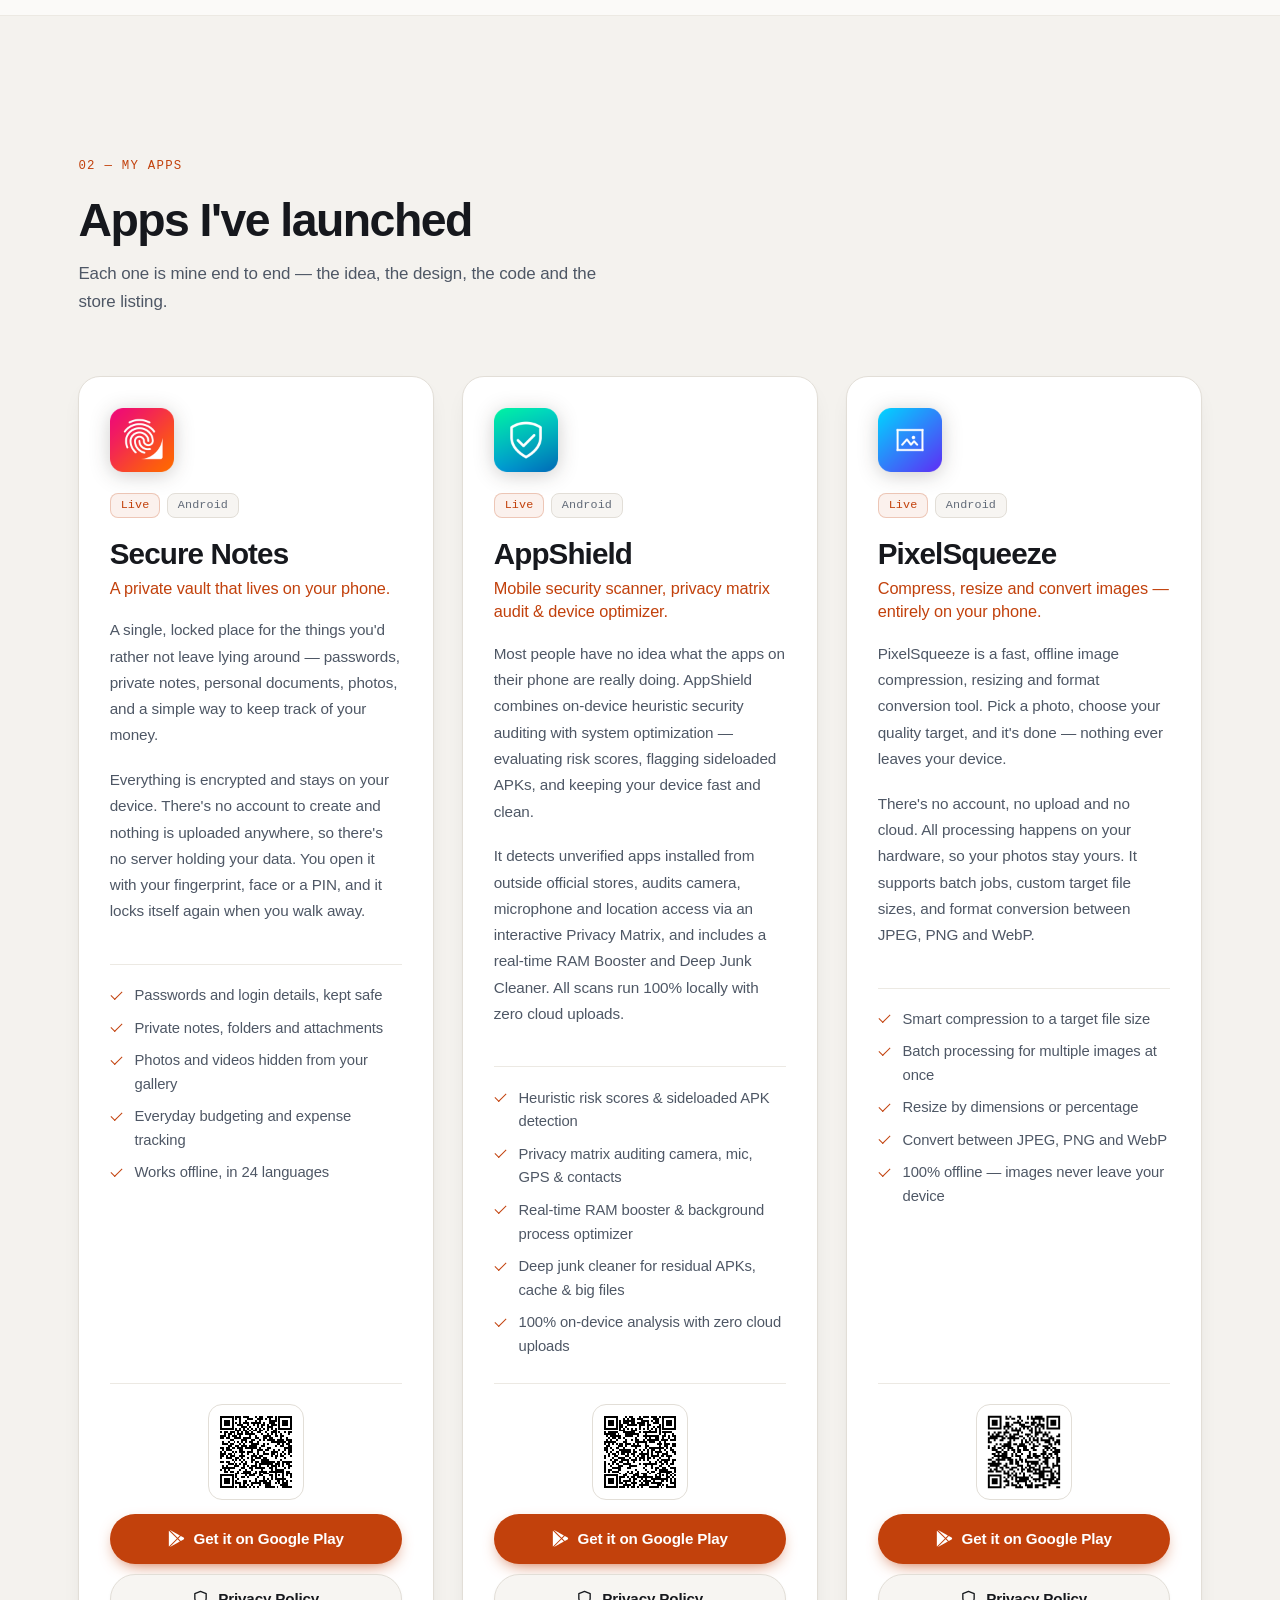
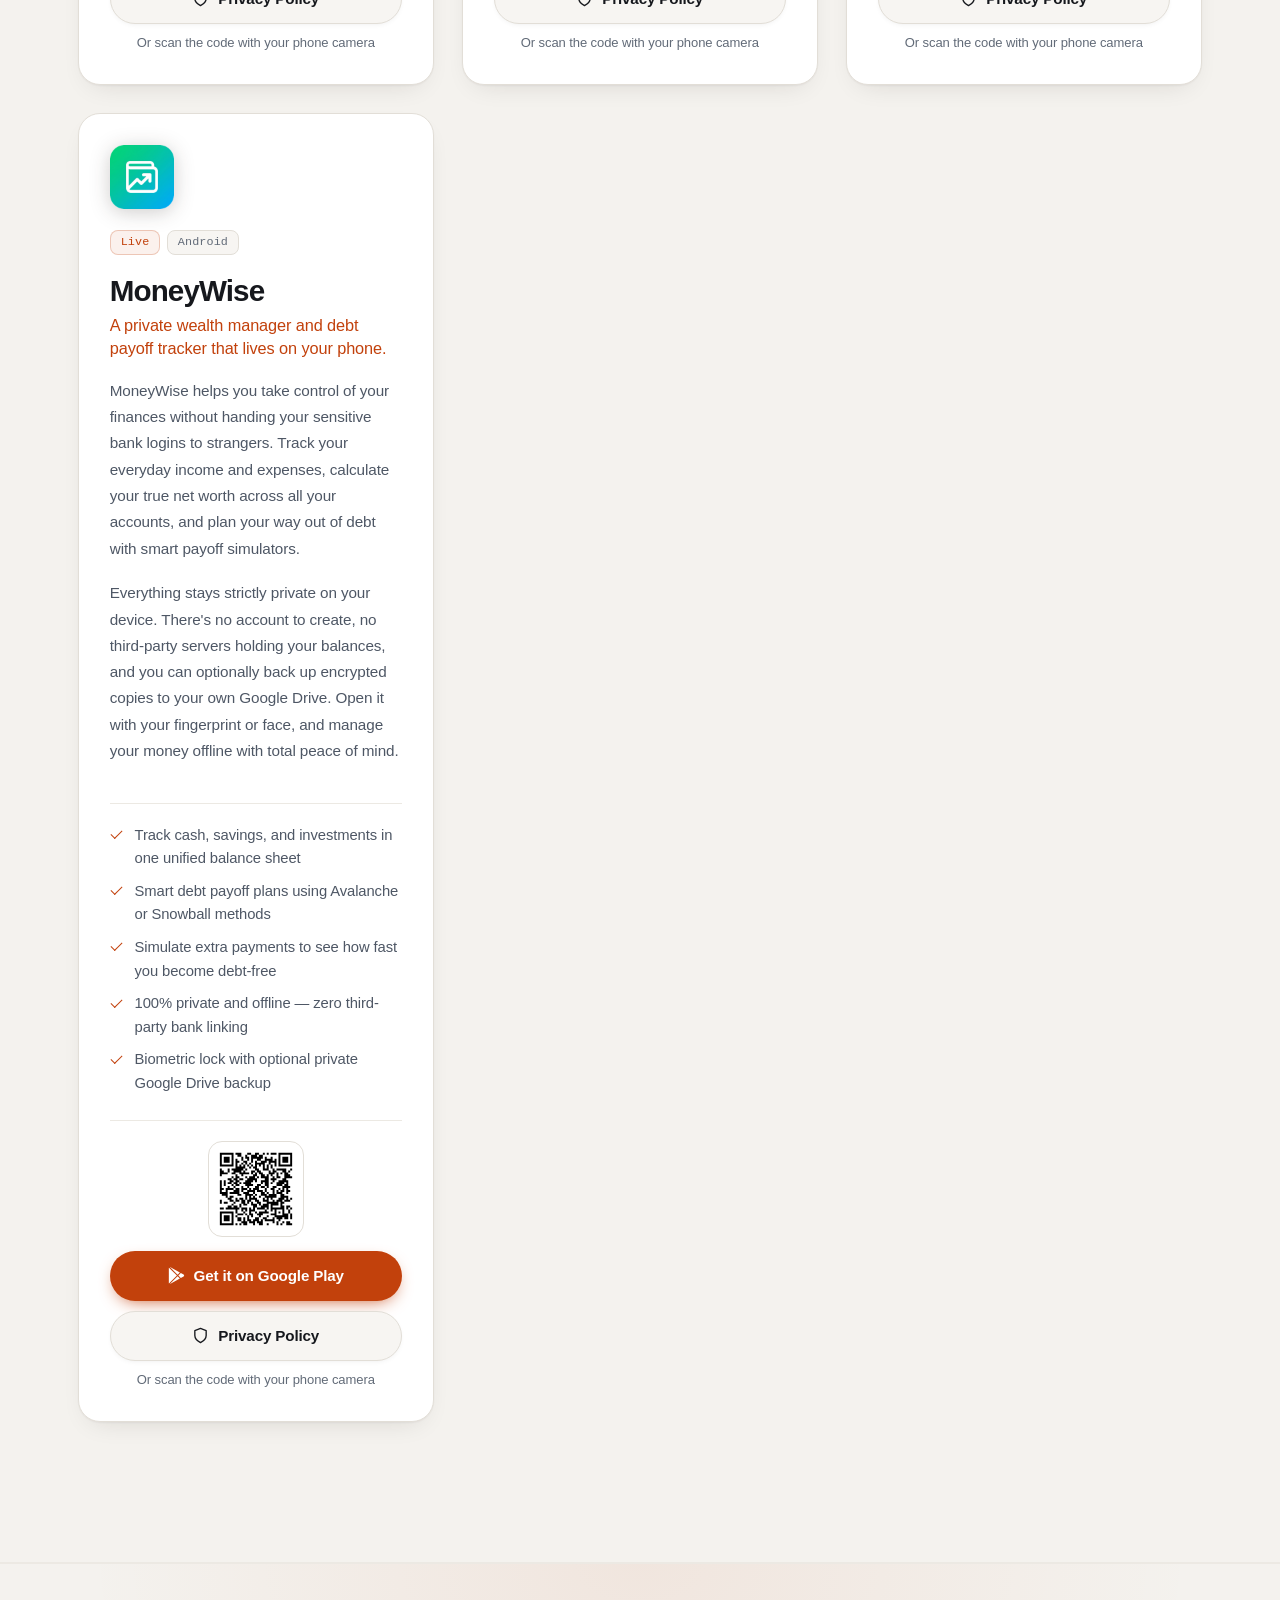
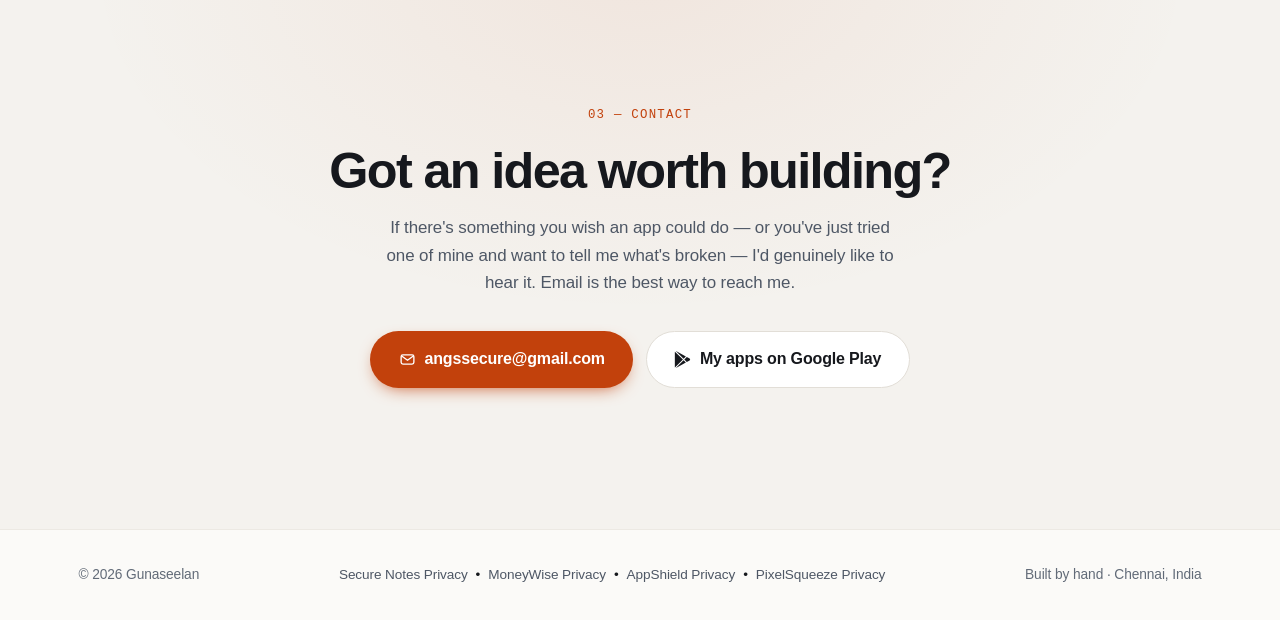
==== commit 095feb06: "chore: update developer name from ANGS Corp to Angs Corp across HTML files" ====
--- a/index.html
+++ b/index.html
@@ -248,28 +248,28 @@
             </div>
 
             <h3 class="project__title">AppShield</h3>
-            <p class="project__tag">See what the apps on your phone can really do.</p>
-
-            <p class="project__desc">
-              Most people have no idea what they've agreed to. AppShield looks
-              at the apps already installed on your phone and explains, in plain
-              language, what each one is allowed to access and how risky that
-              combination is.
-            </p>
-
-            <p class="project__desc">
-              It flags apps that ask for more than they need, points out the ones
-              that didn't come from an official store, and shows you which
-              tracking services are bundled inside. You get a clear score for
-              each app and a report you can keep or share.
+            <p class="project__tag">Mobile security scanner, privacy matrix audit &amp; device optimizer.</p>
+
+            <p class="project__desc">
+              Most people have no idea what the apps on their phone are really
+              doing. AppShield combines on-device heuristic security auditing
+              with system optimization — evaluating risk scores, flagging
+              sideloaded APKs, and keeping your device fast and clean.
+            </p>
+
+            <p class="project__desc">
+              It detects unverified apps installed from outside official stores,
+              audits camera, microphone and location access via an interactive
+              Privacy Matrix, and includes a real-time RAM Booster and Deep Junk
+              Cleaner. All scans run 100% locally with zero cloud uploads.
             </p>
 
             <ul class="applist">
-              <li>A plain-English risk score for every app</li>
-              <li>Permission warnings that actually explain themselves</li>
-              <li>Detects trackers hidden inside apps</li>
-              <li>Flags apps installed from unofficial sources</li>
-              <li>Shareable reports and scan reminders</li>
+              <li>Heuristic risk scores &amp; sideloaded APK detection</li>
+              <li>Privacy matrix auditing camera, mic, GPS &amp; contacts</li>
+              <li>Real-time RAM booster &amp; background process optimizer</li>
+              <li>Deep junk cleaner for residual APKs, cache &amp; big files</li>
+              <li>100% on-device analysis with zero cloud uploads</li>
             </ul>
 
             <div class="getapp">
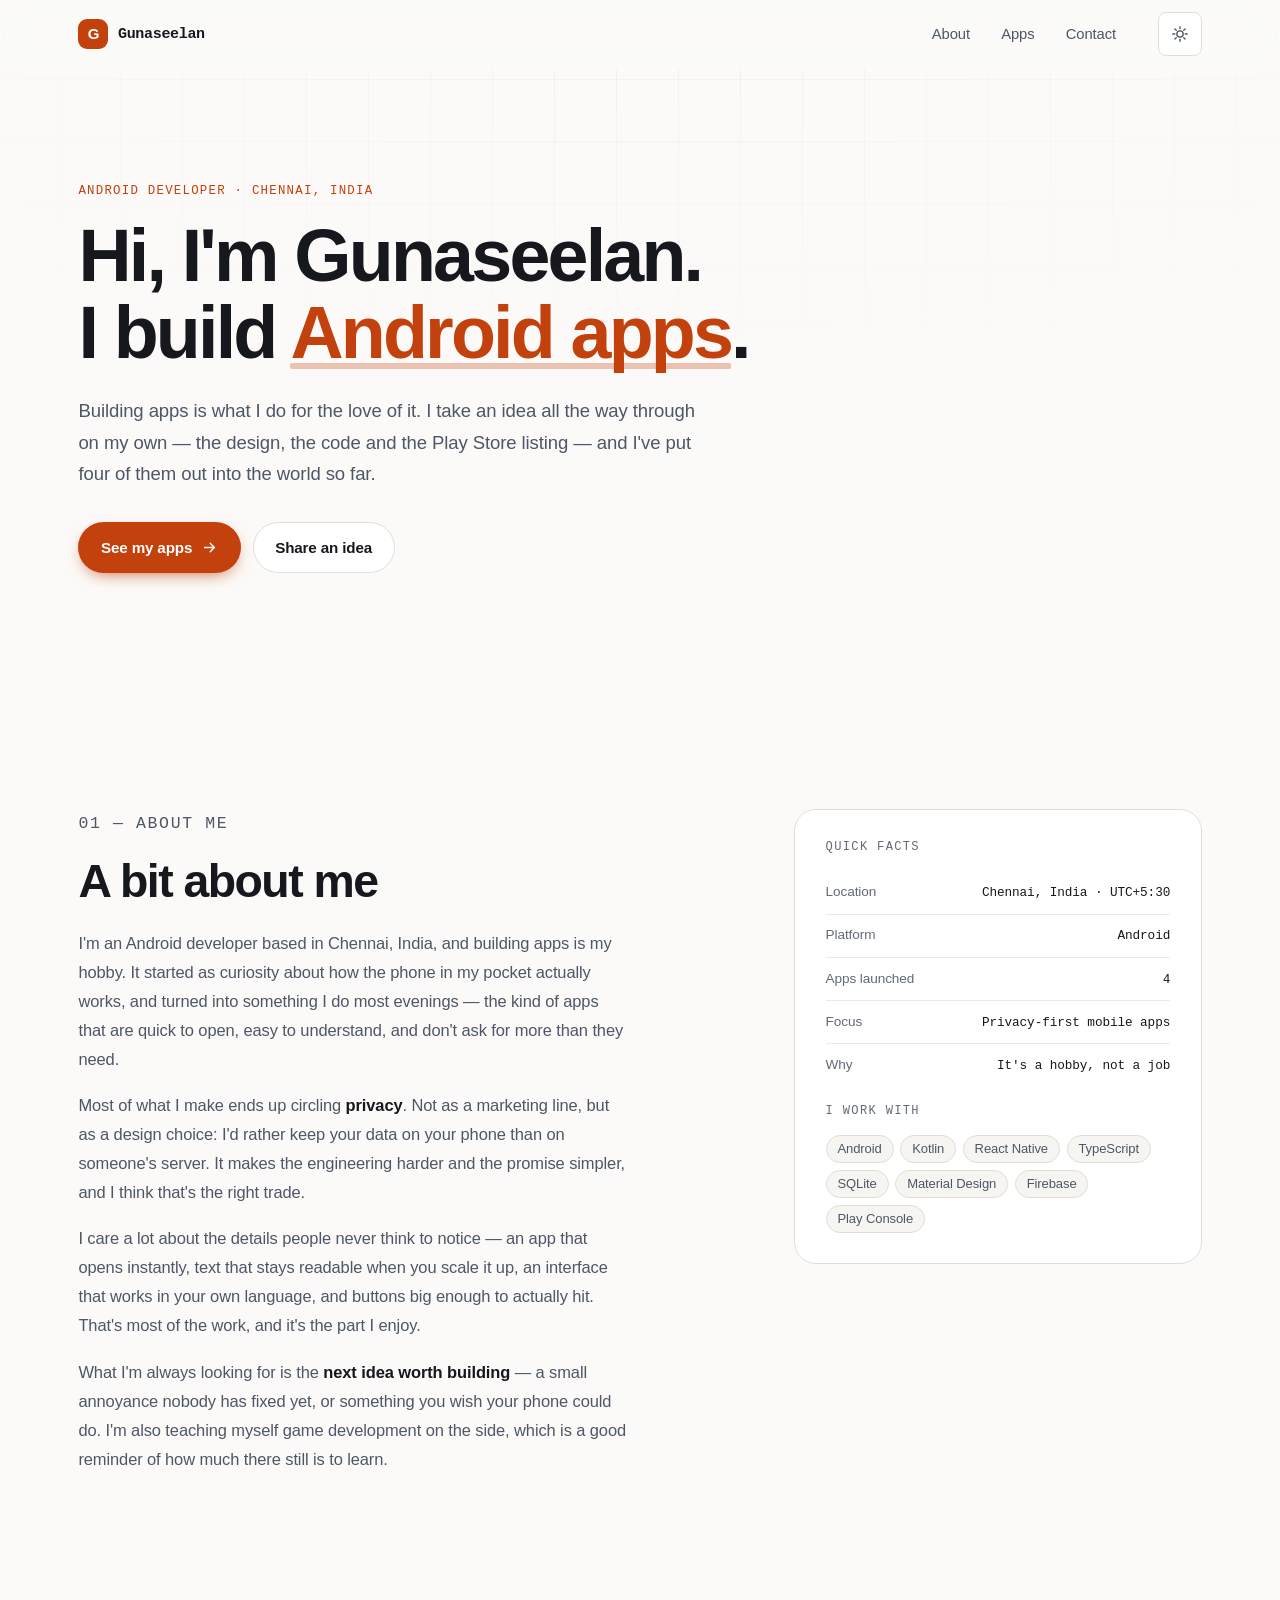
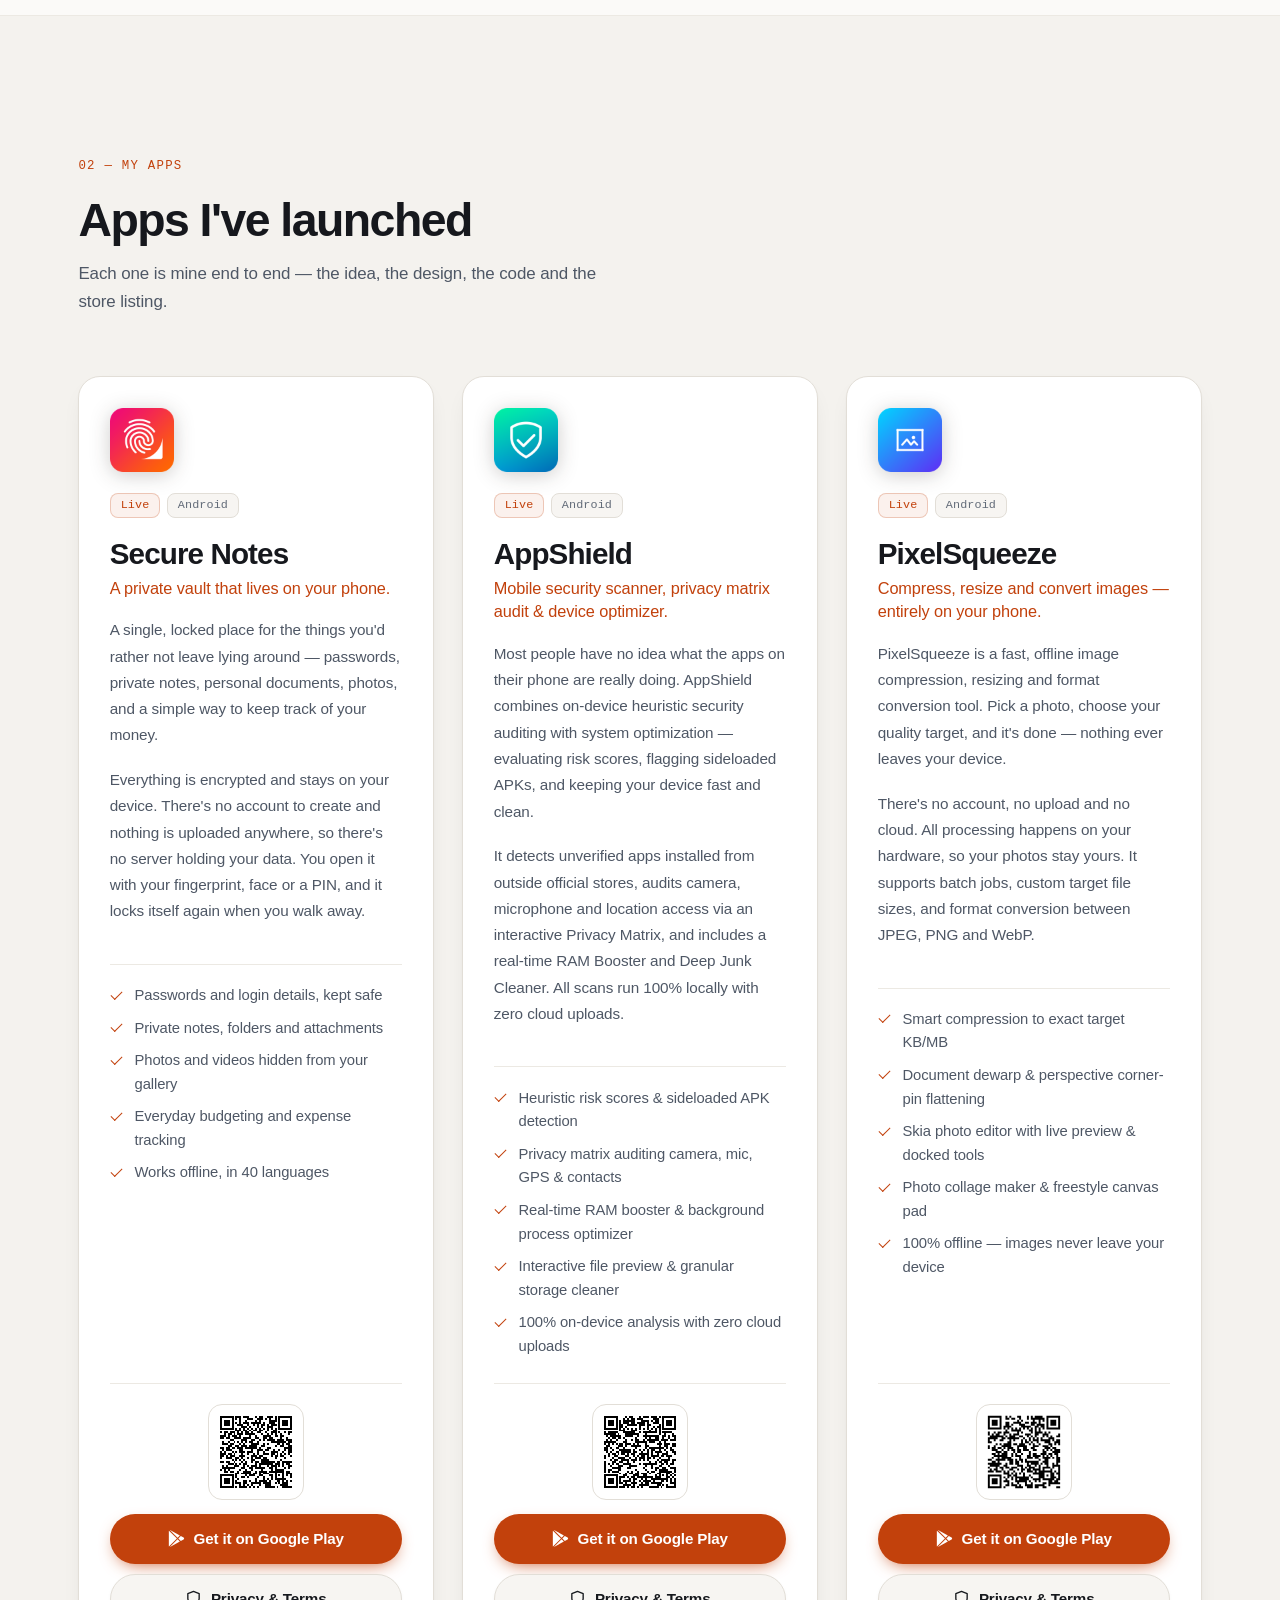
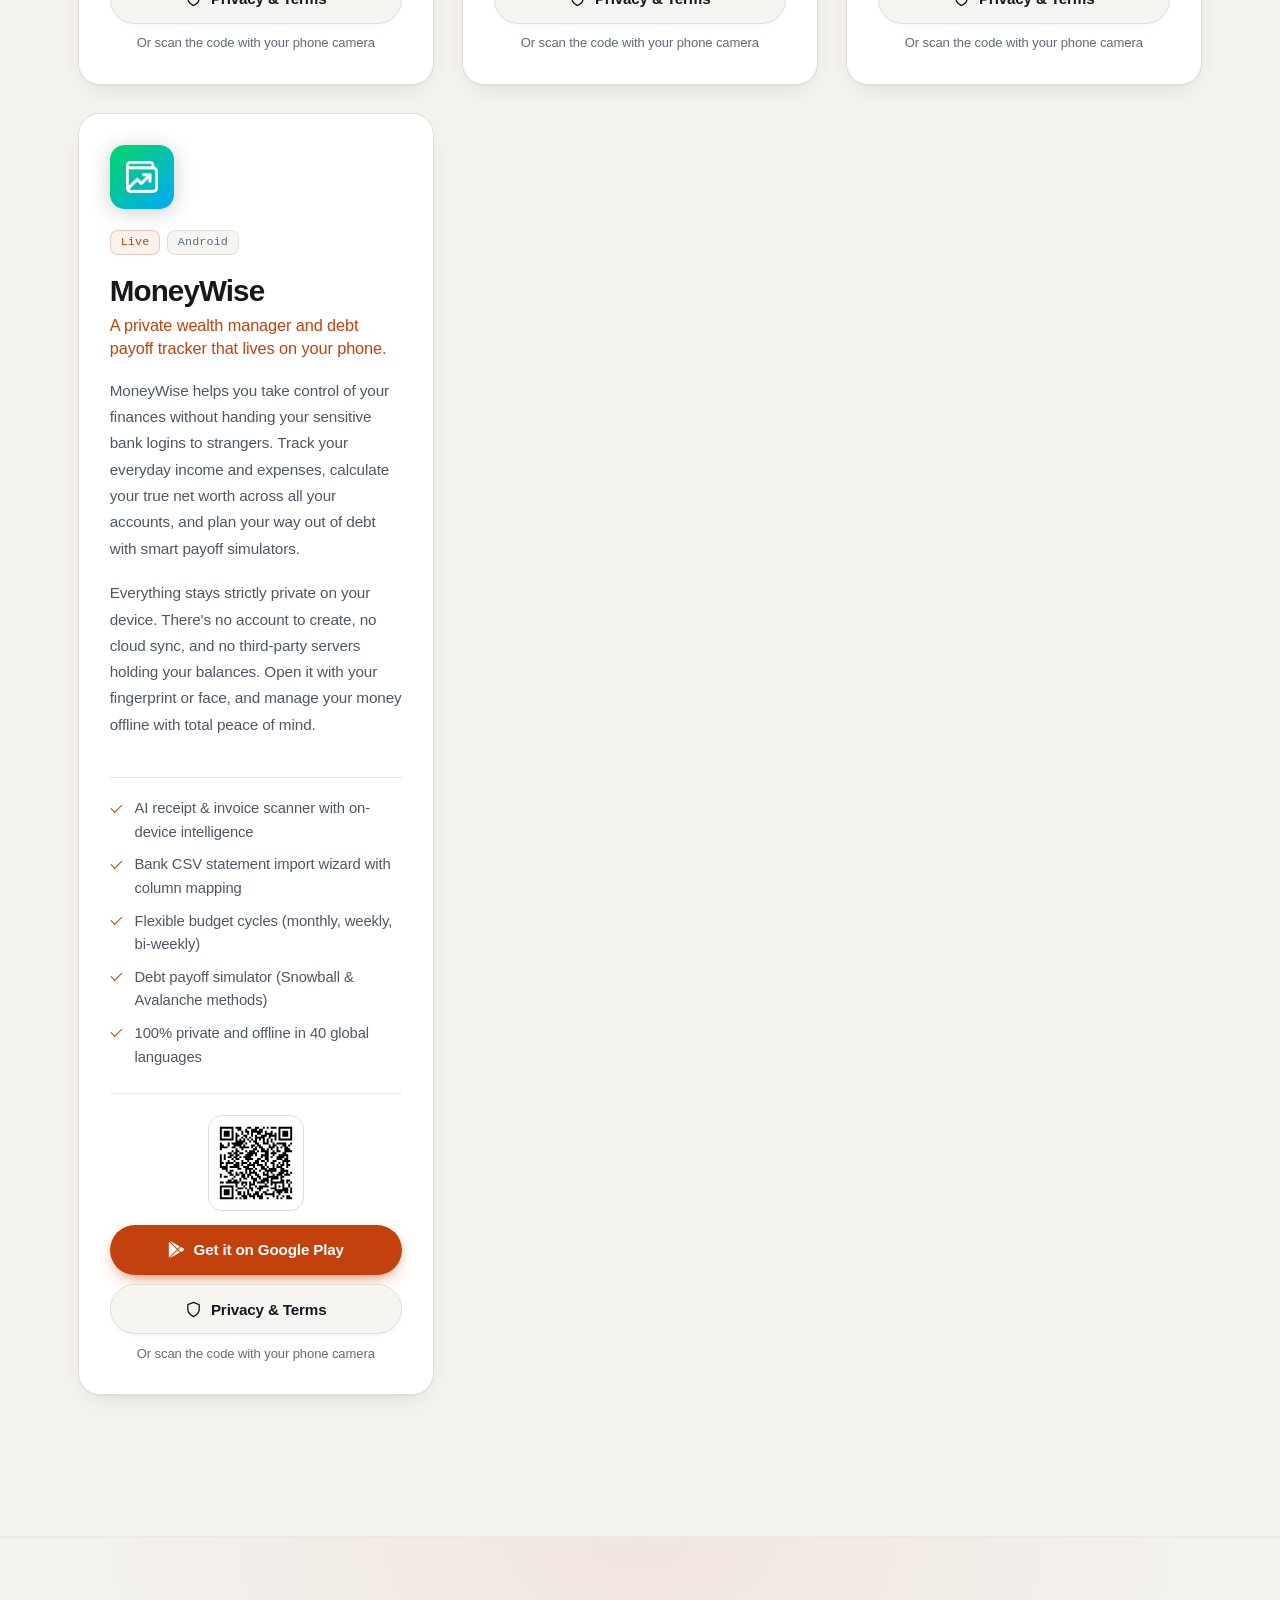
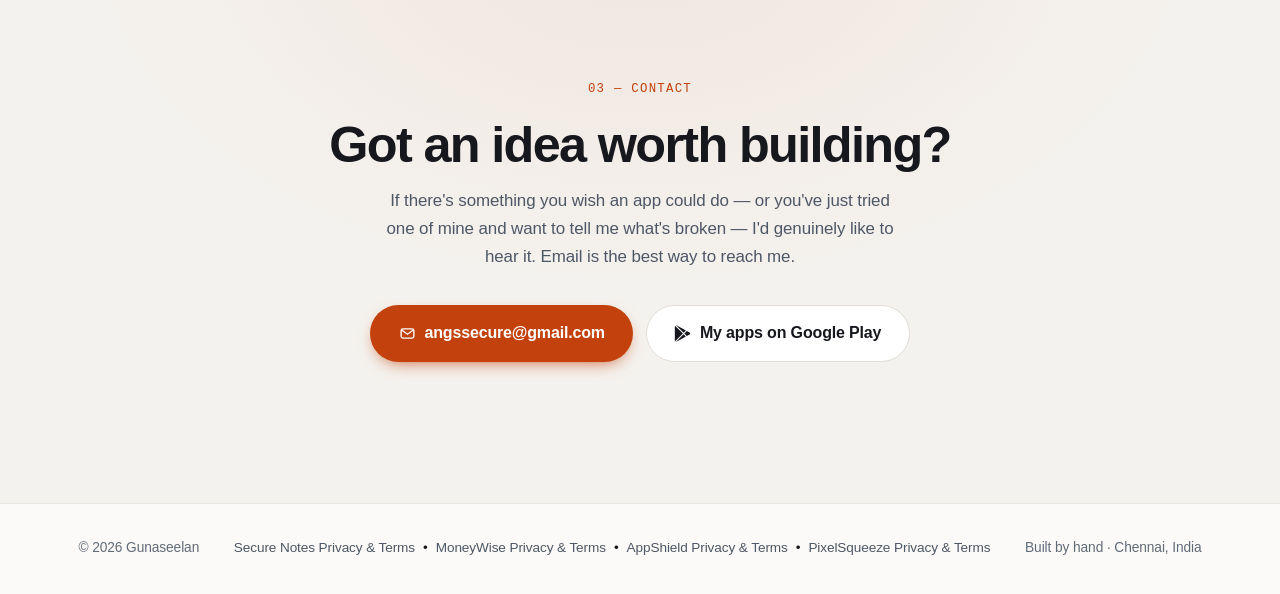
==== commit 0f66469f: "docs: add Terms of Service and update app versions for ecosystem apps" ====
--- a/index.html
+++ b/index.html
@@ -203,7 +203,7 @@
               <li>Private notes, folders and attachments</li>
               <li>Photos and videos hidden from your gallery</li>
               <li>Everyday budgeting and expense tracking</li>
-              <li>Works offline, in 24 languages</li>
+              <li>Works offline, in 40 languages</li>
             </ul>
 
             <div class="getapp">
@@ -228,7 +228,7 @@
                     <svg viewBox="0 0 24 24" aria-hidden="true">
                       <path d="M12 22s8-4 8-10V5l-8-3-8 3v7c0 6 8 10 8 10z"/>
                     </svg>
-                    Privacy Policy
+                    Privacy &amp; Terms
                   </a>
                 </div>
                 <p class="getapp__hint">Or scan the code with your phone camera</p>
@@ -268,7 +268,7 @@
               <li>Heuristic risk scores &amp; sideloaded APK detection</li>
               <li>Privacy matrix auditing camera, mic, GPS &amp; contacts</li>
               <li>Real-time RAM booster &amp; background process optimizer</li>
-              <li>Deep junk cleaner for residual APKs, cache &amp; big files</li>
+              <li>Interactive file preview &amp; granular storage cleaner</li>
               <li>100% on-device analysis with zero cloud uploads</li>
             </ul>
 
@@ -294,7 +294,7 @@
                     <svg viewBox="0 0 24 24" aria-hidden="true">
                       <path d="M12 22s8-4 8-10V5l-8-3-8 3v7c0 6 8 10 8 10z"/>
                     </svg>
-                    Privacy Policy
+                    Privacy &amp; Terms
                   </a>
                 </div>
                 <p class="getapp__hint">Or scan the code with your phone camera</p>
@@ -330,10 +330,10 @@
             </p>
 
             <ul class="applist">
-              <li>Smart compression to a target file size</li>
-              <li>Batch processing for multiple images at once</li>
-              <li>Resize by dimensions or percentage</li>
-              <li>Convert between JPEG, PNG and WebP</li>
+              <li>Smart compression to exact target KB/MB</li>
+              <li>Document dewarp &amp; perspective corner-pin flattening</li>
+              <li>Skia photo editor with live preview &amp; docked tools</li>
+              <li>Photo collage maker &amp; freestyle canvas pad</li>
               <li>100% offline — images never leave your device</li>
             </ul>
 
@@ -359,7 +359,7 @@
                     <svg viewBox="0 0 24 24" aria-hidden="true">
                       <path d="M12 22s8-4 8-10V5l-8-3-8 3v7c0 6 8 10 8 10z"/>
                     </svg>
-                    Privacy Policy
+                    Privacy &amp; Terms
                   </a>
                 </div>
                 <p class="getapp__hint">Or scan the code with your phone camera</p>
@@ -391,18 +391,17 @@
 
             <p class="project__desc">
               Everything stays strictly private on your device. There's no
-              account to create, no third-party servers holding your balances,
-              and you can optionally back up encrypted copies to your own Google
-              Drive. Open it with your fingerprint or face, and manage your
-              money offline with total peace of mind.
+              account to create, no cloud sync, and no third-party servers
+              holding your balances. Open it with your fingerprint or face, and
+              manage your money offline with total peace of mind.
             </p>
 
             <ul class="applist">
-              <li>Track cash, savings, and investments in one unified balance sheet</li>
-              <li>Smart debt payoff plans using Avalanche or Snowball methods</li>
-              <li>Simulate extra payments to see how fast you become debt-free</li>
-              <li>100% private and offline — zero third-party bank linking</li>
-              <li>Biometric lock with optional private Google Drive backup</li>
+              <li>AI receipt &amp; invoice scanner with on-device intelligence</li>
+              <li>Bank CSV statement import wizard with column mapping</li>
+              <li>Flexible budget cycles (monthly, weekly, bi-weekly)</li>
+              <li>Debt payoff simulator (Snowball &amp; Avalanche methods)</li>
+              <li>100% private and offline in 40 global languages</li>
             </ul>
 
             <div class="getapp">
@@ -427,7 +426,7 @@
                     <svg viewBox="0 0 24 24" aria-hidden="true">
                       <path d="M12 22s8-4 8-10V5l-8-3-8 3v7c0 6 8 10 8 10z"/>
                     </svg>
-                    Privacy Policy
+                    Privacy &amp; Terms
                   </a>
                 </div>
                 <p class="getapp__hint">Or scan the code with your phone camera</p>
@@ -461,7 +460,7 @@
           <svg viewBox="0 0 24 24" aria-hidden="true"><rect x="3" y="5.5" width="18" height="13" rx="2.5"/><path d="m3.8 7 8.2 6 8.2-6"/></svg>
           angssecure@gmail.com
         </a>
-        <a class="btn btn--ghost btn--lg" href="#apps">
+        <a class="btn btn--ghost btn--lg" href="https://play.google.com/store/apps/developer?id=Angs+Corp" target="_blank" rel="noopener noreferrer">
           <svg viewBox="0 0 24 24" aria-hidden="true" class="btn__brand">
             <path d="M22.018 13.298l-3.919 2.218-3.515-3.493 3.543-3.521 3.891 2.202a1.49 1.49 0 0 1 0 2.594zM1.337.924a1.486 1.486 0 0 0-.155.667v21.017c0 .246.056.478.155.667l11.28-11.181L1.337.924zm12.207 10.065l3.258-3.238L3.45.195a1.466 1.466 0 0 0-.87-.195l10.964 10.989zm0 2.067L2.581 24c.294.02.594-.06.869-.196l13.352-7.556-3.258-3.192z"/>
           </svg>
@@ -477,10 +476,10 @@
   <div class="shell footer__inner">
     <p class="footer__copy">© <span id="year">2026</span> Gunaseelan</p>
     <div class="footer__links">
-      <a href="./secure-notes/">Secure Notes Privacy</a> &bull;
-      <a href="./moneywise/">MoneyWise Privacy</a> &bull;
-      <a href="./appshield/">AppShield Privacy</a> &bull;
-      <a href="./pixelsqueeze/">PixelSqueeze Privacy</a>
+      <a href="./secure-notes/">Secure Notes Privacy &amp; Terms</a> &bull;
+      <a href="./moneywise/">MoneyWise Privacy &amp; Terms</a> &bull;
+      <a href="./appshield/">AppShield Privacy &amp; Terms</a> &bull;
+      <a href="./pixelsqueeze/">PixelSqueeze Privacy &amp; Terms</a>
     </div>
     <p class="footer__meta">Built by hand · Chennai, India</p>
   </div>
